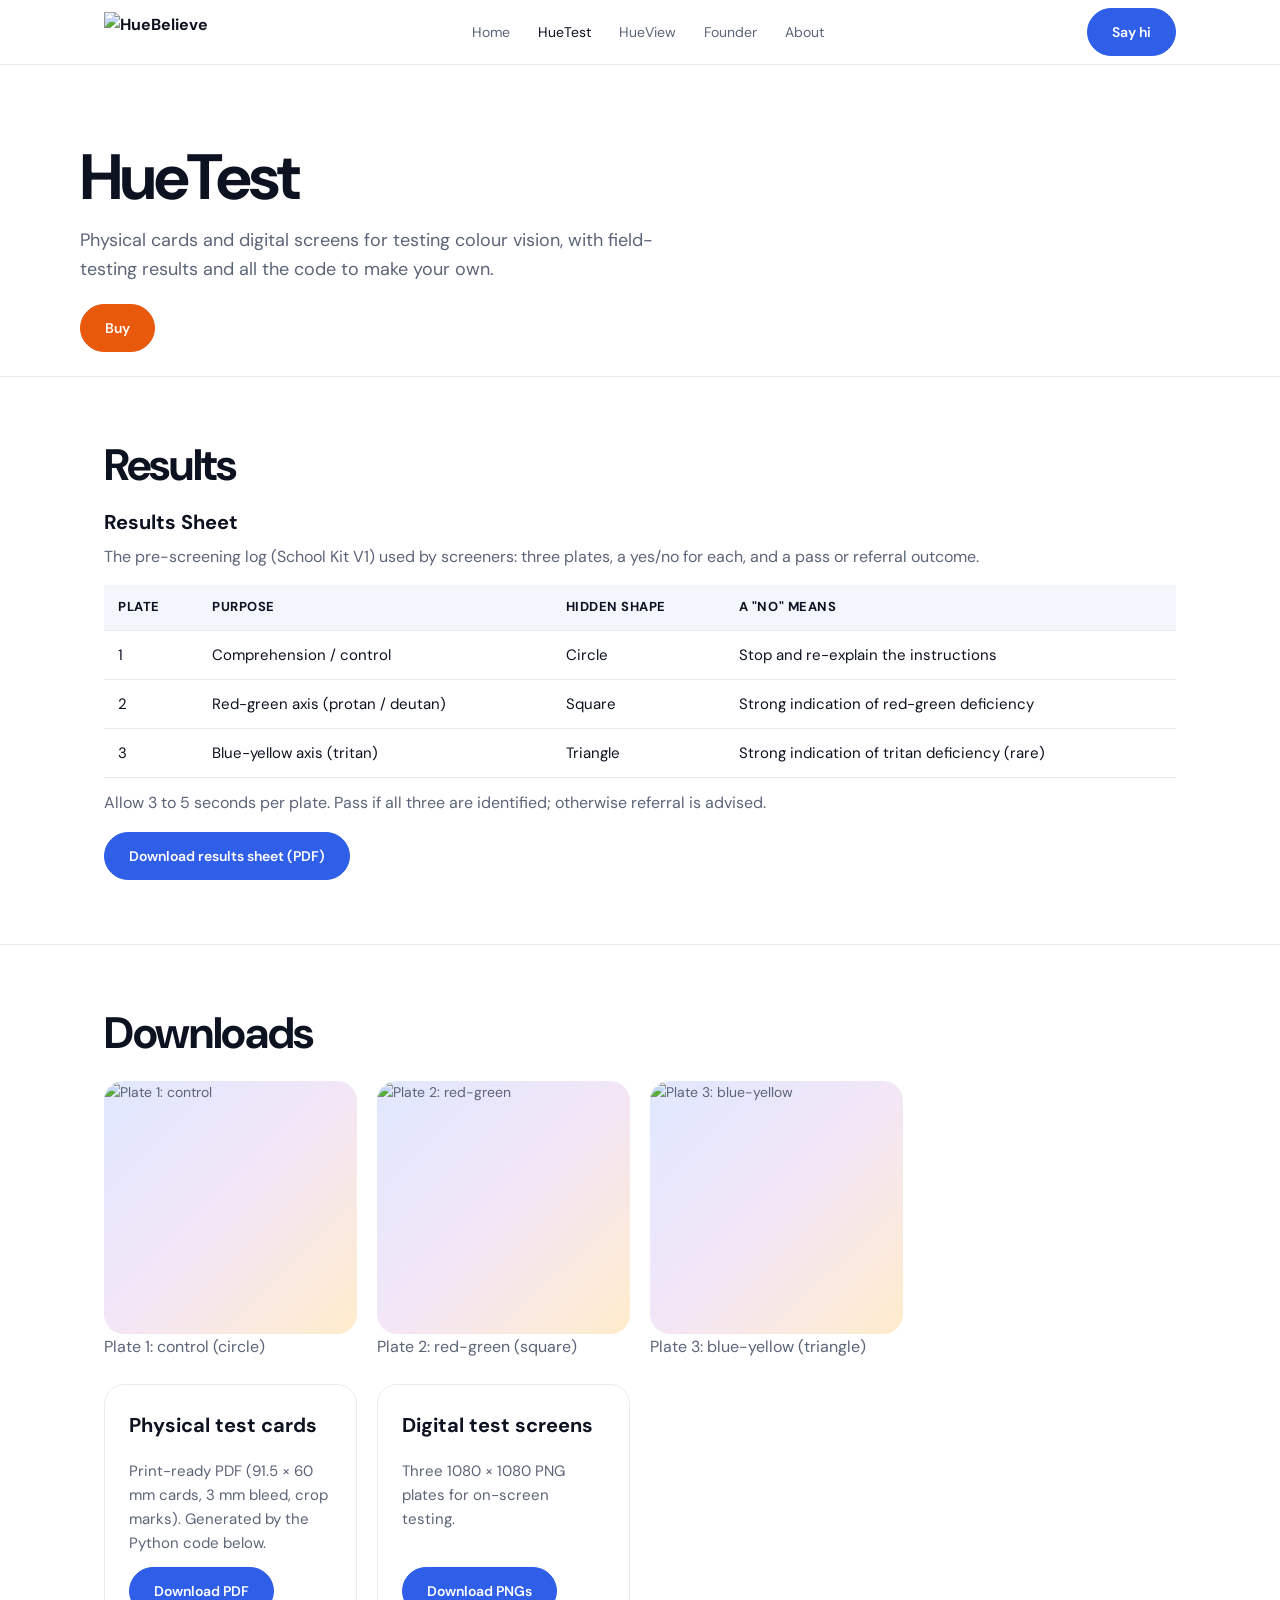
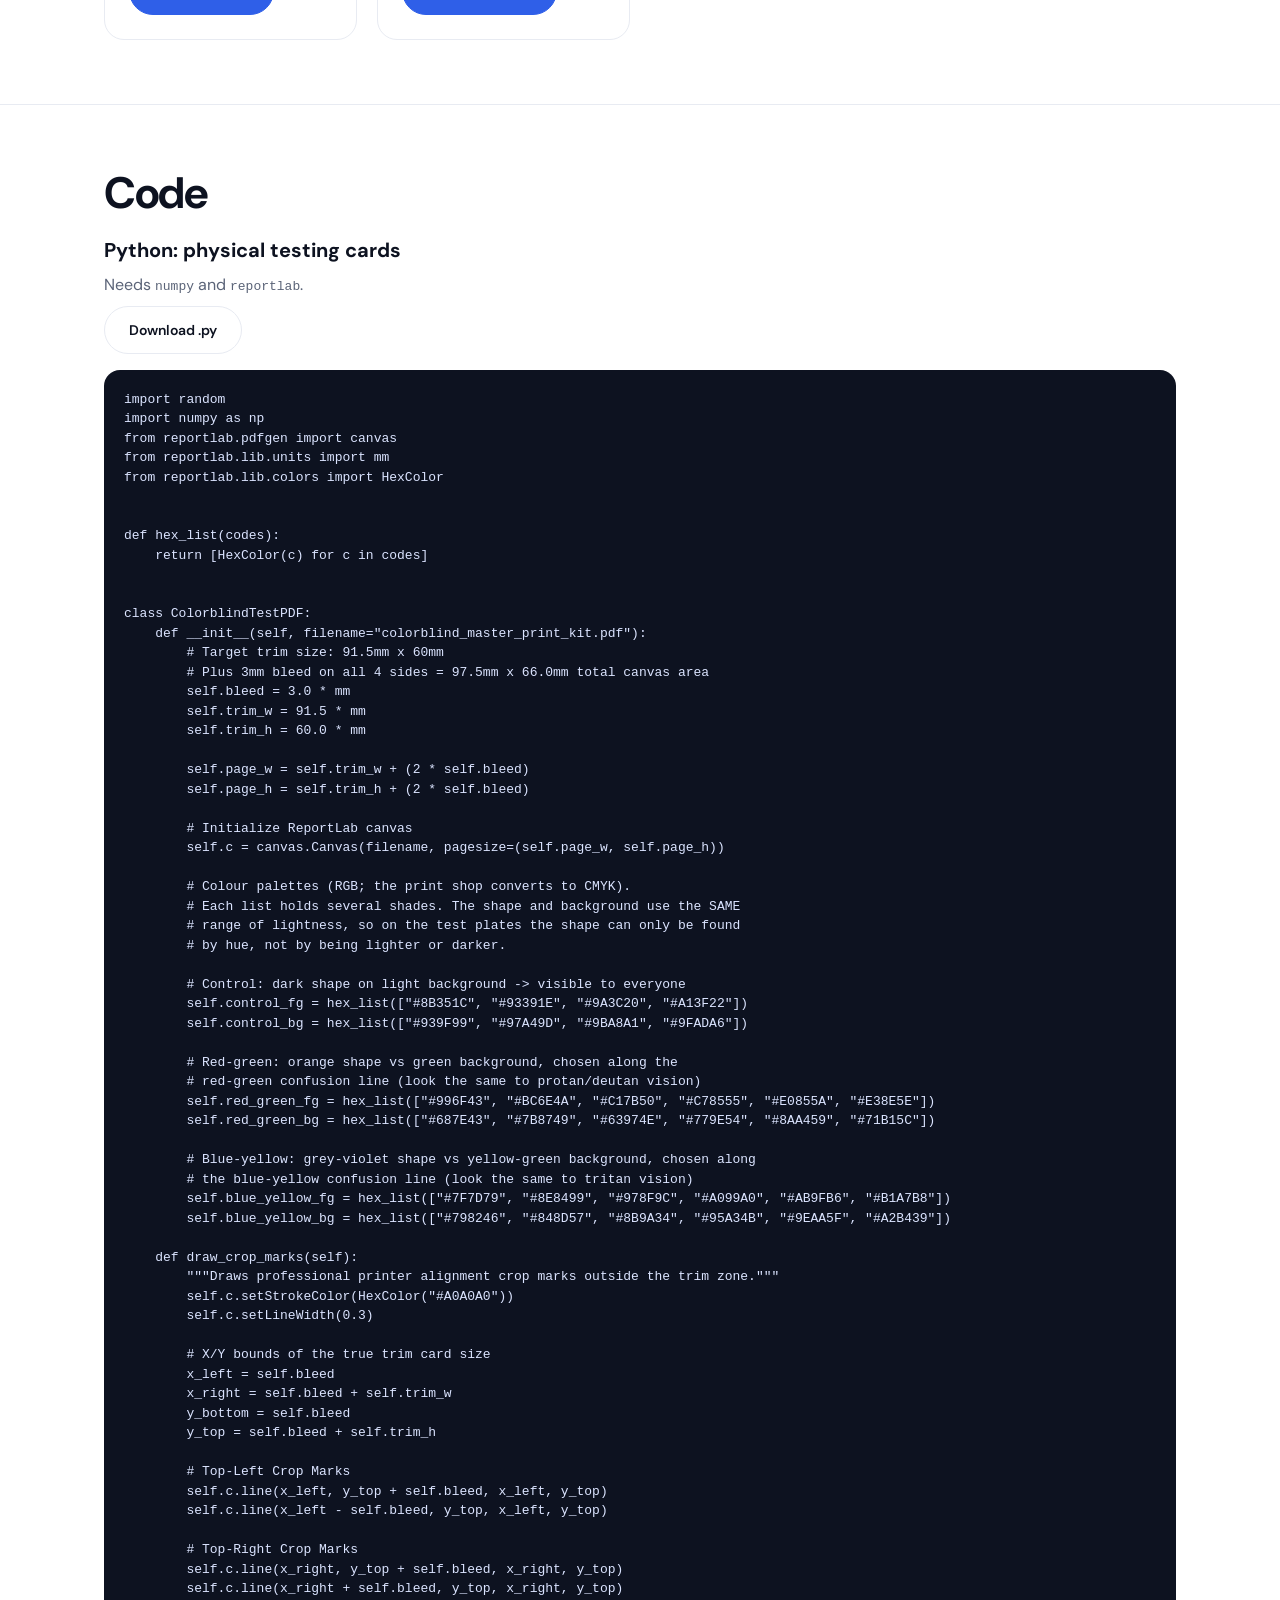
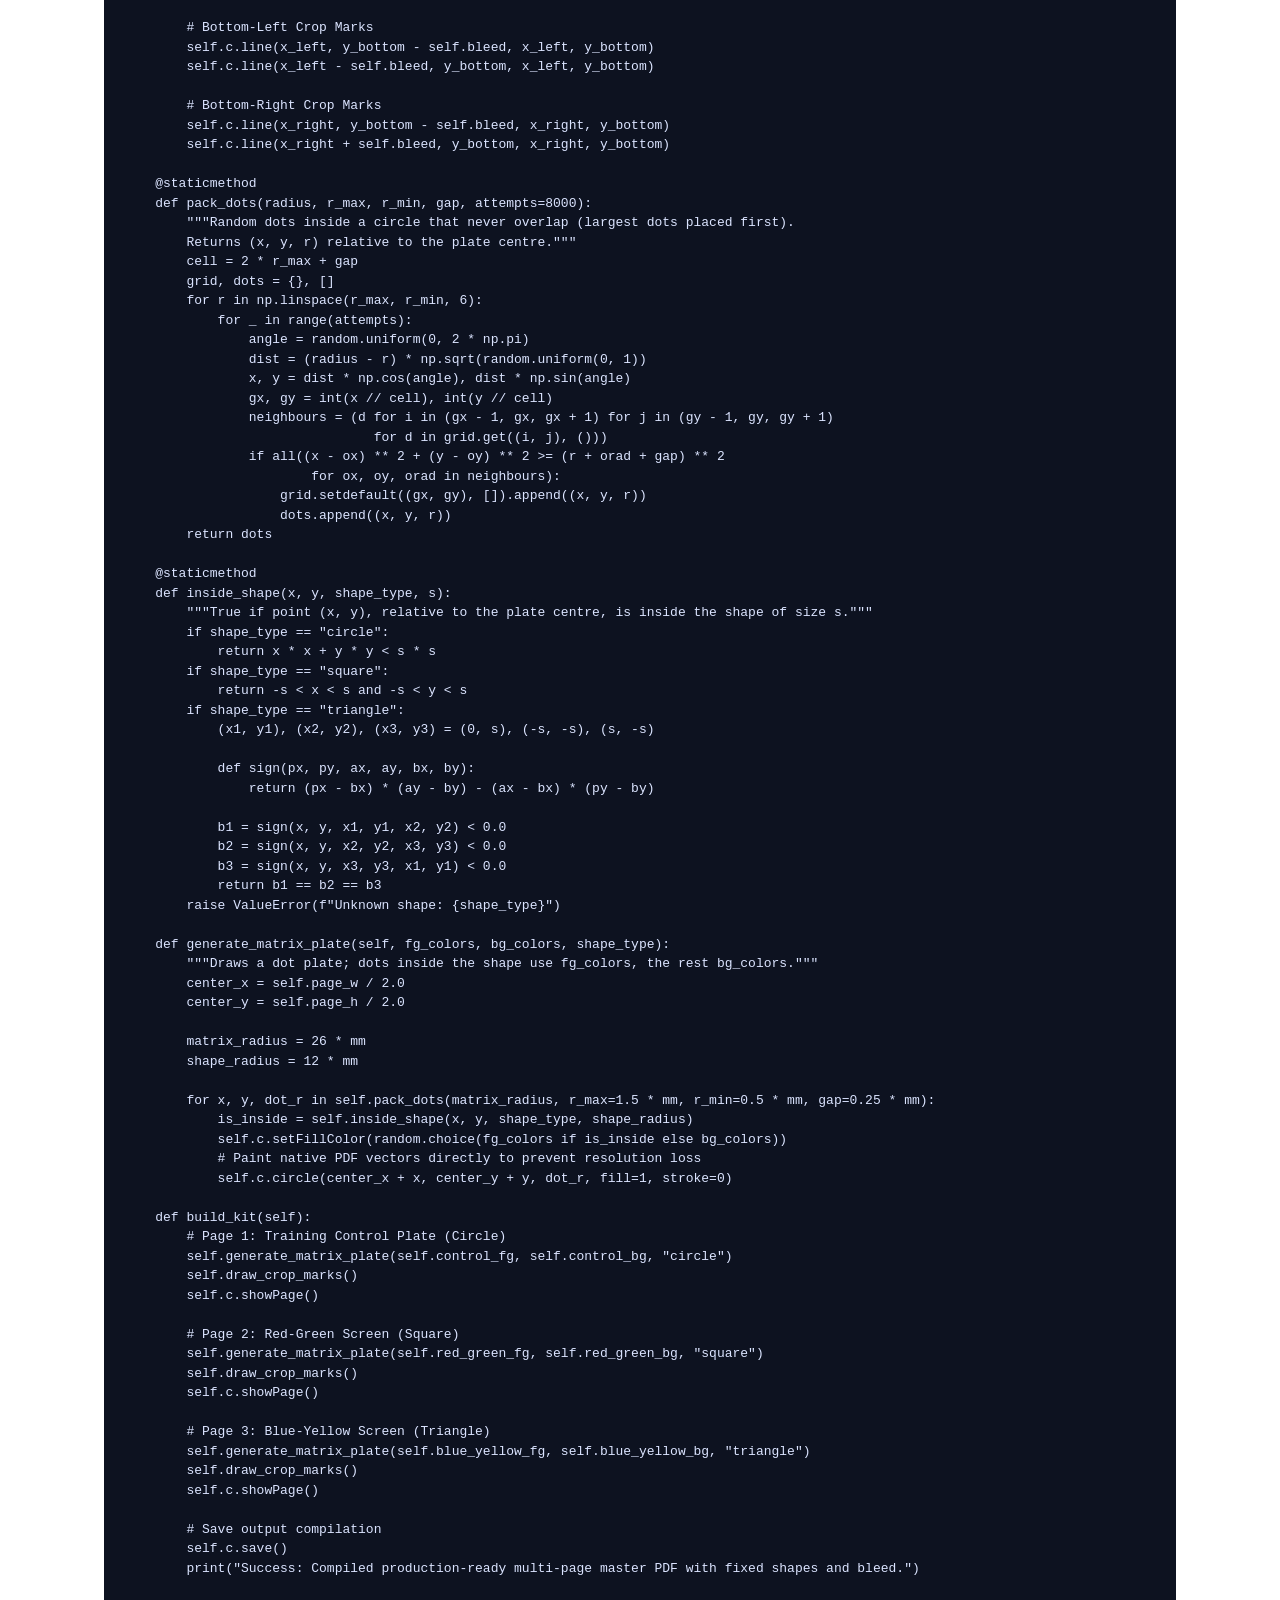
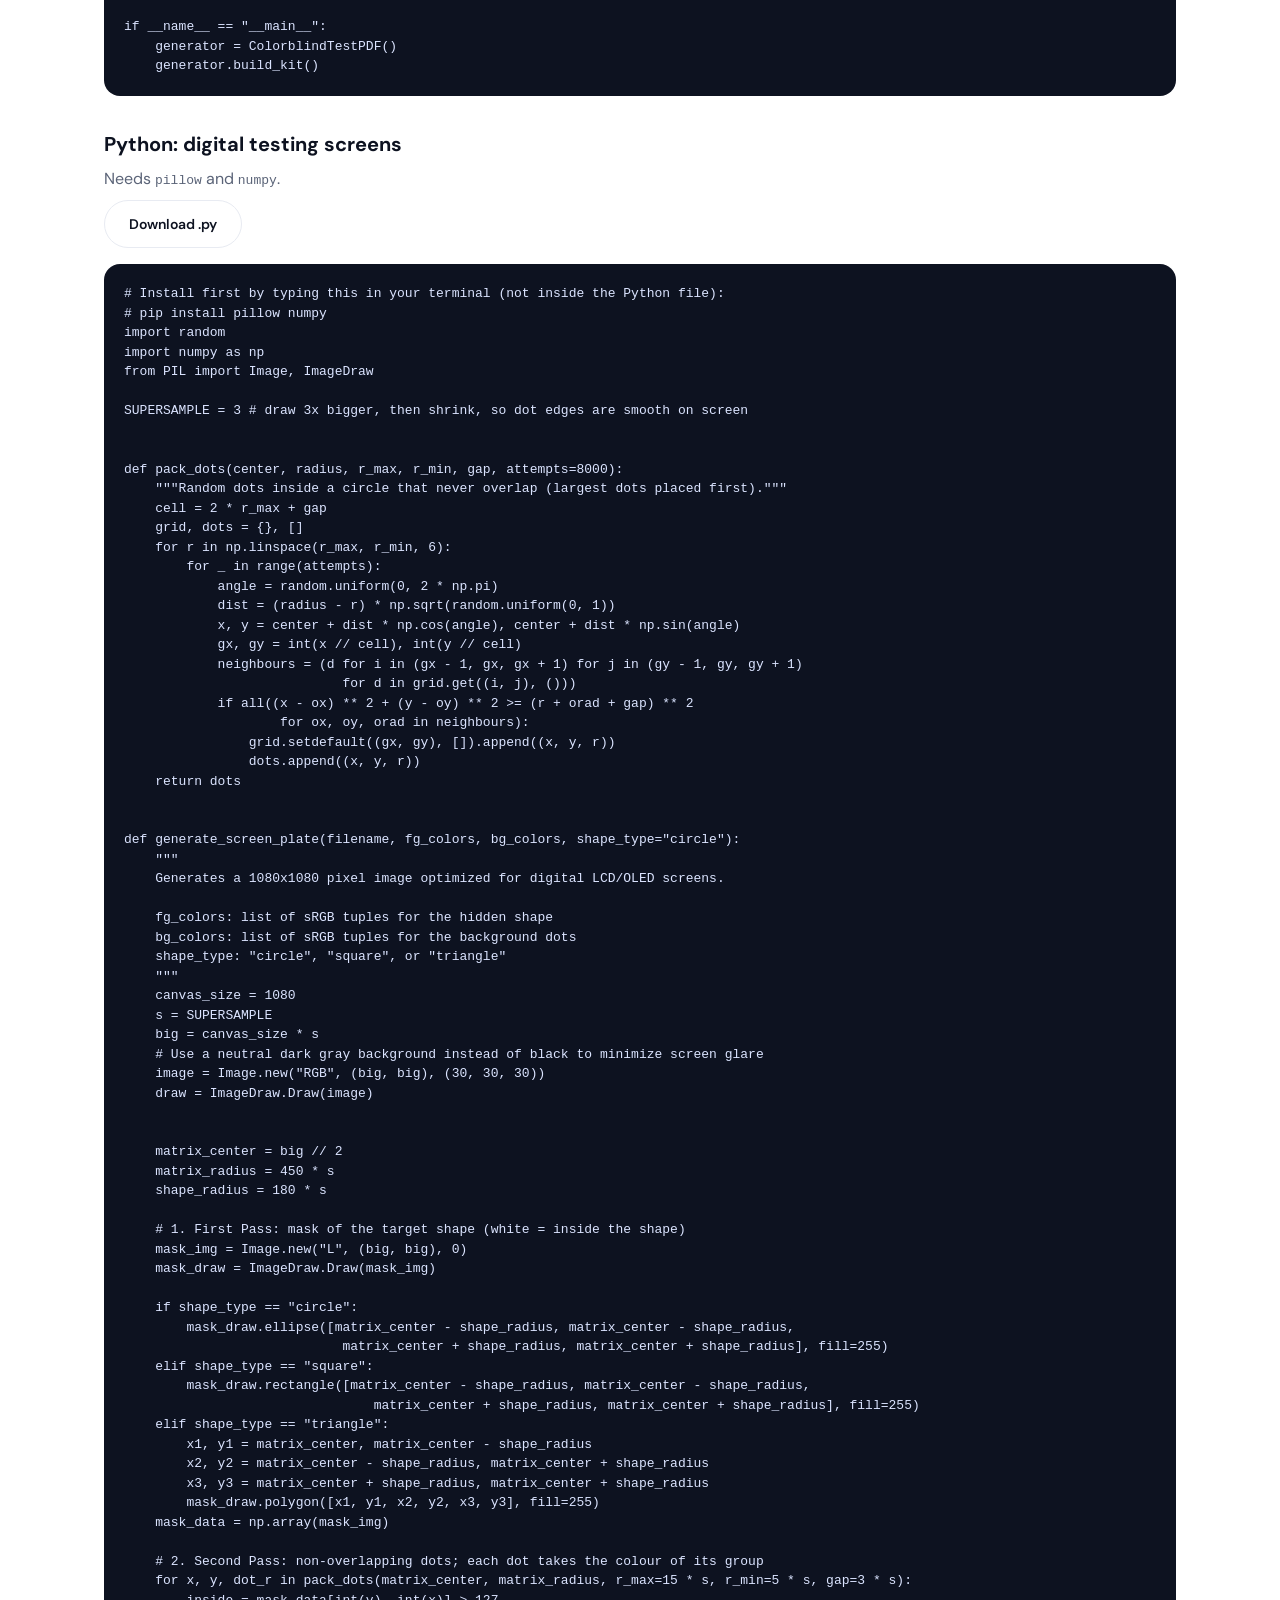
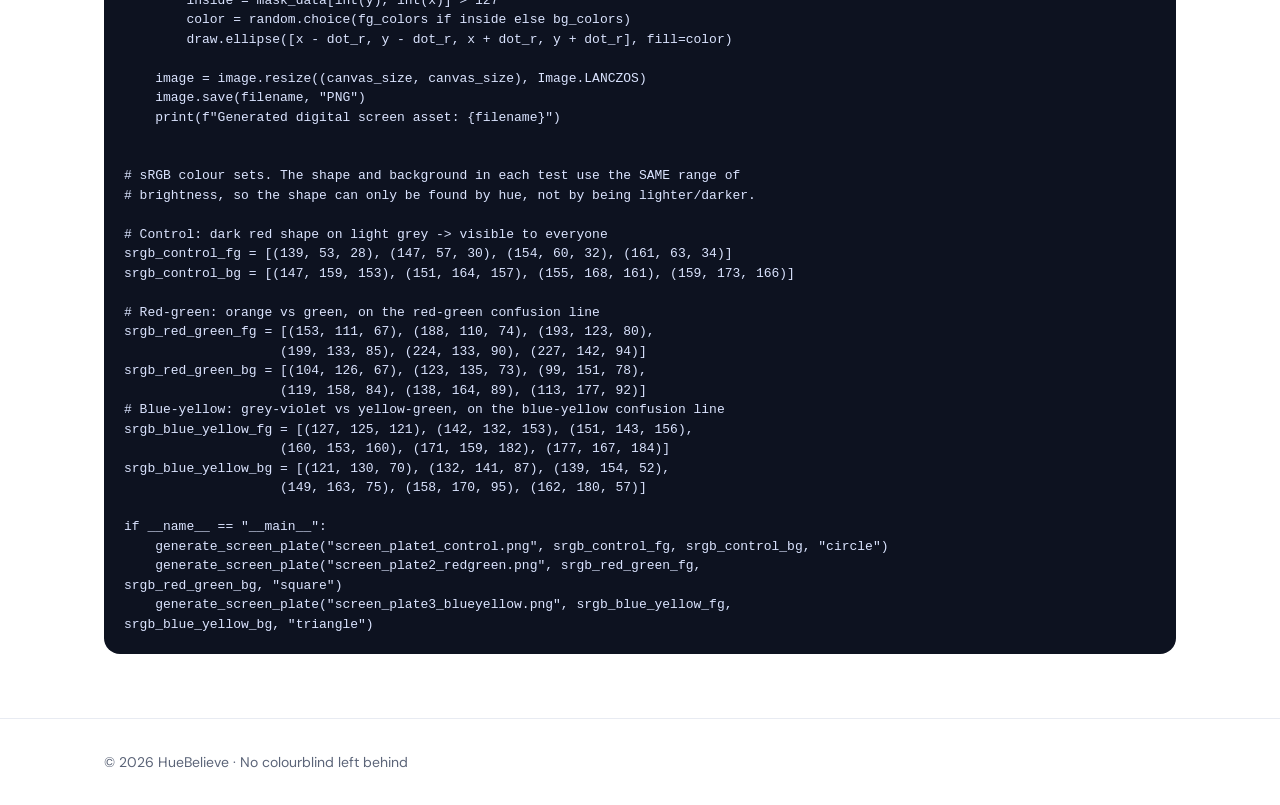
==== huetest.html @ 24f9819f "Add Buy buttons, buy page with options, and phone/address fields in contact form Co-Authored-By: Cla" ====
<!doctype html><html lang="en"><head><meta charset="utf-8"><meta name="viewport" content="width=device-width,initial-scale=1">
<title>HueTest</title><link rel="preconnect" href="https://fonts.googleapis.com"><link href="https://fonts.googleapis.com/css2?family=DM+Sans:wght@400;500;700&display=swap" rel="stylesheet"><link rel="stylesheet" href="styles.css"></head><body>
<nav><div class="wrap"><a class="logo" href="./"><img src="images/logo.png" alt="HueBelieve" height="40"></a>
<div class="links"><a href="./" class="">Home</a><a href="huetest" class="on">HueTest</a><a href="hueview" class="">HueView</a><a href="founders" class="">Founder</a><a href="./#about" class="">About</a></div><a class="btn primary" href="#" data-contact>Say hi</a></div></nav>

<header class="wrap pagehead"><h1>HueTest</h1><p>Physical cards and digital screens for testing colour vision, with field-testing results and all the code to make your own.</p><a class="btn buy" href="buy">Buy</a></header>
<section><div class="wrap"><h2>Results</h2><h3 style="margin-top:8px">Results Sheet</h3><p class="muted">The pre-screening log (School Kit V1) used by screeners: three plates, a yes/no for each, and a pass or referral outcome.</p>
<table><tr><th>Plate</th><th>Purpose</th><th>Hidden shape</th><th>A "No" means</th></tr>
<tr><td>1</td><td>Comprehension / control</td><td>Circle</td><td>Stop and re-explain the instructions</td></tr>
<tr><td>2</td><td>Red-green axis (protan / deutan)</td><td>Square</td><td>Strong indication of red-green deficiency</td></tr>
<tr><td>3</td><td>Blue-yellow axis (tritan)</td><td>Triangle</td><td>Strong indication of tritan deficiency (rare)</td></tr></table>
<p class="muted" style="margin-top:12px">Allow 3 to 5 seconds per plate. Pass if all three are identified; otherwise referral is advised.</p>
<p style="margin-top:16px"><a class="btn primary" href="downloads/results-sheet.pdf" download>Download results sheet (PDF)</a></p></div></section>
<section><div class="wrap"><h2>Downloads</h2><div class="grid gallery" style="margin-top:24px"><figure><div class="photo" style="position:relative;aspect-ratio:1;border-radius:20px;overflow:hidden"><img src="images/plate1.png" alt="Plate 1: control"></div><figcaption class="muted">Plate 1: control (circle)</figcaption></figure>
<figure><div class="photo" style="position:relative;aspect-ratio:1;border-radius:20px;overflow:hidden"><img src="images/plate2.png" alt="Plate 2: red-green"></div><figcaption class="muted">Plate 2: red-green (square)</figcaption></figure>
<figure><div class="photo" style="position:relative;aspect-ratio:1;border-radius:20px;overflow:hidden"><img src="images/plate3.png" alt="Plate 3: blue-yellow"></div><figcaption class="muted">Plate 3: blue-yellow (triangle)</figcaption></figure></div><div class="grid">
<div class="card"><h3>Physical test cards</h3><p>Print-ready PDF (91.5 × 60 mm cards, 3 mm bleed, crop marks). Generated by the Python code below.</p><a class="btn primary" href="downloads/physical-test.pdf" download>Download PDF</a></div>
<div class="card"><h3>Digital test screens</h3><p>Three 1080 × 1080 PNG plates for on-screen testing.</p><a class="btn primary" href="downloads/digital-test-screens.zip" download>Download PNGs</a></div></div></div></section>
<section><div class="wrap"><h2>Code</h2>
<h3>Python: physical testing cards</h3><p class="muted">Needs <code>numpy</code> and <code>reportlab</code>.</p><p style="margin-top:8px"><a class="btn" href="code/generate_print_cards.py" download>Download .py</a></p><pre><code>import random
import numpy as np
from reportlab.pdfgen import canvas
from reportlab.lib.units import mm
from reportlab.lib.colors import HexColor


def hex_list(codes):
    return [HexColor(c) for c in codes]


class ColorblindTestPDF:
    def __init__(self, filename=&quot;colorblind_master_print_kit.pdf&quot;):
        # Target trim size: 91.5mm x 60mm
        # Plus 3mm bleed on all 4 sides = 97.5mm x 66.0mm total canvas area
        self.bleed = 3.0 * mm
        self.trim_w = 91.5 * mm
        self.trim_h = 60.0 * mm

        self.page_w = self.trim_w + (2 * self.bleed)
        self.page_h = self.trim_h + (2 * self.bleed)

        # Initialize ReportLab canvas
        self.c = canvas.Canvas(filename, pagesize=(self.page_w, self.page_h))

        # Colour palettes (RGB; the print shop converts to CMYK).
        # Each list holds several shades. The shape and background use the SAME
        # range of lightness, so on the test plates the shape can only be found
        # by hue, not by being lighter or darker.

        # Control: dark shape on light background -&gt; visible to everyone
        self.control_fg = hex_list([&quot;#8B351C&quot;, &quot;#93391E&quot;, &quot;#9A3C20&quot;, &quot;#A13F22&quot;])
        self.control_bg = hex_list([&quot;#939F99&quot;, &quot;#97A49D&quot;, &quot;#9BA8A1&quot;, &quot;#9FADA6&quot;])

        # Red-green: orange shape vs green background, chosen along the
        # red-green confusion line (look the same to protan/deutan vision)
        self.red_green_fg = hex_list([&quot;#996F43&quot;, &quot;#BC6E4A&quot;, &quot;#C17B50&quot;, &quot;#C78555&quot;, &quot;#E0855A&quot;, &quot;#E38E5E&quot;])
        self.red_green_bg = hex_list([&quot;#687E43&quot;, &quot;#7B8749&quot;, &quot;#63974E&quot;, &quot;#779E54&quot;, &quot;#8AA459&quot;, &quot;#71B15C&quot;])

        # Blue-yellow: grey-violet shape vs yellow-green background, chosen along
        # the blue-yellow confusion line (look the same to tritan vision)
        self.blue_yellow_fg = hex_list([&quot;#7F7D79&quot;, &quot;#8E8499&quot;, &quot;#978F9C&quot;, &quot;#A099A0&quot;, &quot;#AB9FB6&quot;, &quot;#B1A7B8&quot;])
        self.blue_yellow_bg = hex_list([&quot;#798246&quot;, &quot;#848D57&quot;, &quot;#8B9A34&quot;, &quot;#95A34B&quot;, &quot;#9EAA5F&quot;, &quot;#A2B439&quot;])

    def draw_crop_marks(self):
        &quot;&quot;&quot;Draws professional printer alignment crop marks outside the trim zone.&quot;&quot;&quot;
        self.c.setStrokeColor(HexColor(&quot;#A0A0A0&quot;))
        self.c.setLineWidth(0.3)

        # X/Y bounds of the true trim card size
        x_left = self.bleed
        x_right = self.bleed + self.trim_w
        y_bottom = self.bleed
        y_top = self.bleed + self.trim_h

        # Top-Left Crop Marks
        self.c.line(x_left, y_top + self.bleed, x_left, y_top)
        self.c.line(x_left - self.bleed, y_top, x_left, y_top)

        # Top-Right Crop Marks
        self.c.line(x_right, y_top + self.bleed, x_right, y_top)
        self.c.line(x_right + self.bleed, y_top, x_right, y_top)

        # Bottom-Left Crop Marks
        self.c.line(x_left, y_bottom - self.bleed, x_left, y_bottom)
        self.c.line(x_left - self.bleed, y_bottom, x_left, y_bottom)

        # Bottom-Right Crop Marks
        self.c.line(x_right, y_bottom - self.bleed, x_right, y_bottom)
        self.c.line(x_right + self.bleed, y_bottom, x_right, y_bottom)

    @staticmethod
    def pack_dots(radius, r_max, r_min, gap, attempts=8000):
        &quot;&quot;&quot;Random dots inside a circle that never overlap (largest dots placed first).
        Returns (x, y, r) relative to the plate centre.&quot;&quot;&quot;
        cell = 2 * r_max + gap
        grid, dots = {}, []
        for r in np.linspace(r_max, r_min, 6):
            for _ in range(attempts):
                angle = random.uniform(0, 2 * np.pi)
                dist = (radius - r) * np.sqrt(random.uniform(0, 1))
                x, y = dist * np.cos(angle), dist * np.sin(angle)
                gx, gy = int(x // cell), int(y // cell)
                neighbours = (d for i in (gx - 1, gx, gx + 1) for j in (gy - 1, gy, gy + 1)
                                for d in grid.get((i, j), ()))
                if all((x - ox) ** 2 + (y - oy) ** 2 &gt;= (r + orad + gap) ** 2
                        for ox, oy, orad in neighbours):
                    grid.setdefault((gx, gy), []).append((x, y, r))
                    dots.append((x, y, r))
        return dots

    @staticmethod
    def inside_shape(x, y, shape_type, s):
        &quot;&quot;&quot;True if point (x, y), relative to the plate centre, is inside the shape of size s.&quot;&quot;&quot;
        if shape_type == &quot;circle&quot;:
            return x * x + y * y &lt; s * s
        if shape_type == &quot;square&quot;:
            return -s &lt; x &lt; s and -s &lt; y &lt; s
        if shape_type == &quot;triangle&quot;:
            (x1, y1), (x2, y2), (x3, y3) = (0, s), (-s, -s), (s, -s)

            def sign(px, py, ax, ay, bx, by):
                return (px - bx) * (ay - by) - (ax - bx) * (py - by)

            b1 = sign(x, y, x1, y1, x2, y2) &lt; 0.0
            b2 = sign(x, y, x2, y2, x3, y3) &lt; 0.0
            b3 = sign(x, y, x3, y3, x1, y1) &lt; 0.0
            return b1 == b2 == b3
        raise ValueError(f&quot;Unknown shape: {shape_type}&quot;)

    def generate_matrix_plate(self, fg_colors, bg_colors, shape_type):
        &quot;&quot;&quot;Draws a dot plate; dots inside the shape use fg_colors, the rest bg_colors.&quot;&quot;&quot;
        center_x = self.page_w / 2.0
        center_y = self.page_h / 2.0

        matrix_radius = 26 * mm
        shape_radius = 12 * mm

        for x, y, dot_r in self.pack_dots(matrix_radius, r_max=1.5 * mm, r_min=0.5 * mm, gap=0.25 * mm):
            is_inside = self.inside_shape(x, y, shape_type, shape_radius)
            self.c.setFillColor(random.choice(fg_colors if is_inside else bg_colors))
            # Paint native PDF vectors directly to prevent resolution loss
            self.c.circle(center_x + x, center_y + y, dot_r, fill=1, stroke=0)

    def build_kit(self):
        # Page 1: Training Control Plate (Circle)
        self.generate_matrix_plate(self.control_fg, self.control_bg, &quot;circle&quot;)
        self.draw_crop_marks()
        self.c.showPage()

        # Page 2: Red-Green Screen (Square)
        self.generate_matrix_plate(self.red_green_fg, self.red_green_bg, &quot;square&quot;)
        self.draw_crop_marks()
        self.c.showPage()

        # Page 3: Blue-Yellow Screen (Triangle)
        self.generate_matrix_plate(self.blue_yellow_fg, self.blue_yellow_bg, &quot;triangle&quot;)
        self.draw_crop_marks()
        self.c.showPage()

        # Save output compilation
        self.c.save()
        print(&quot;Success: Compiled production-ready multi-page master PDF with fixed shapes and bleed.&quot;)


if __name__ == &quot;__main__&quot;:
    generator = ColorblindTestPDF()
    generator.build_kit()
</code></pre>
<h3 style="margin-top:32px">Python: digital testing screens</h3><p class="muted">Needs <code>pillow</code> and <code>numpy</code>.</p><p style="margin-top:8px"><a class="btn" href="code/generate_screens.py" download>Download .py</a></p><pre><code># Install first by typing this in your terminal (not inside the Python file):
# pip install pillow numpy
import random
import numpy as np
from PIL import Image, ImageDraw

SUPERSAMPLE = 3 # draw 3x bigger, then shrink, so dot edges are smooth on screen


def pack_dots(center, radius, r_max, r_min, gap, attempts=8000):
    &quot;&quot;&quot;Random dots inside a circle that never overlap (largest dots placed first).&quot;&quot;&quot;
    cell = 2 * r_max + gap
    grid, dots = {}, []
    for r in np.linspace(r_max, r_min, 6):
        for _ in range(attempts):
            angle = random.uniform(0, 2 * np.pi)
            dist = (radius - r) * np.sqrt(random.uniform(0, 1))
            x, y = center + dist * np.cos(angle), center + dist * np.sin(angle)
            gx, gy = int(x // cell), int(y // cell)
            neighbours = (d for i in (gx - 1, gx, gx + 1) for j in (gy - 1, gy, gy + 1)
                            for d in grid.get((i, j), ()))
            if all((x - ox) ** 2 + (y - oy) ** 2 &gt;= (r + orad + gap) ** 2
                    for ox, oy, orad in neighbours):
                grid.setdefault((gx, gy), []).append((x, y, r))
                dots.append((x, y, r))
    return dots


def generate_screen_plate(filename, fg_colors, bg_colors, shape_type=&quot;circle&quot;):
    &quot;&quot;&quot;
    Generates a 1080x1080 pixel image optimized for digital LCD/OLED screens.

    fg_colors: list of sRGB tuples for the hidden shape
    bg_colors: list of sRGB tuples for the background dots
    shape_type: &quot;circle&quot;, &quot;square&quot;, or &quot;triangle&quot;
    &quot;&quot;&quot;
    canvas_size = 1080
    s = SUPERSAMPLE
    big = canvas_size * s
    # Use a neutral dark gray background instead of black to minimize screen glare
    image = Image.new(&quot;RGB&quot;, (big, big), (30, 30, 30))
    draw = ImageDraw.Draw(image)


    matrix_center = big // 2
    matrix_radius = 450 * s
    shape_radius = 180 * s

    # 1. First Pass: mask of the target shape (white = inside the shape)
    mask_img = Image.new(&quot;L&quot;, (big, big), 0)
    mask_draw = ImageDraw.Draw(mask_img)

    if shape_type == &quot;circle&quot;:
        mask_draw.ellipse([matrix_center - shape_radius, matrix_center - shape_radius,
                            matrix_center + shape_radius, matrix_center + shape_radius], fill=255)
    elif shape_type == &quot;square&quot;:
        mask_draw.rectangle([matrix_center - shape_radius, matrix_center - shape_radius,
                                matrix_center + shape_radius, matrix_center + shape_radius], fill=255)
    elif shape_type == &quot;triangle&quot;:
        x1, y1 = matrix_center, matrix_center - shape_radius
        x2, y2 = matrix_center - shape_radius, matrix_center + shape_radius
        x3, y3 = matrix_center + shape_radius, matrix_center + shape_radius
        mask_draw.polygon([x1, y1, x2, y2, x3, y3], fill=255)
    mask_data = np.array(mask_img)

    # 2. Second Pass: non-overlapping dots; each dot takes the colour of its group
    for x, y, dot_r in pack_dots(matrix_center, matrix_radius, r_max=15 * s, r_min=5 * s, gap=3 * s):
        inside = mask_data[int(y), int(x)] &gt; 127
        color = random.choice(fg_colors if inside else bg_colors)
        draw.ellipse([x - dot_r, y - dot_r, x + dot_r, y + dot_r], fill=color)

    image = image.resize((canvas_size, canvas_size), Image.LANCZOS)
    image.save(filename, &quot;PNG&quot;)
    print(f&quot;Generated digital screen asset: {filename}&quot;)


# sRGB colour sets. The shape and background in each test use the SAME range of
# brightness, so the shape can only be found by hue, not by being lighter/darker.

# Control: dark red shape on light grey -&gt; visible to everyone
srgb_control_fg = [(139, 53, 28), (147, 57, 30), (154, 60, 32), (161, 63, 34)]
srgb_control_bg = [(147, 159, 153), (151, 164, 157), (155, 168, 161), (159, 173, 166)]

# Red-green: orange vs green, on the red-green confusion line
srgb_red_green_fg = [(153, 111, 67), (188, 110, 74), (193, 123, 80),
                    (199, 133, 85), (224, 133, 90), (227, 142, 94)]
srgb_red_green_bg = [(104, 126, 67), (123, 135, 73), (99, 151, 78),
                    (119, 158, 84), (138, 164, 89), (113, 177, 92)]
# Blue-yellow: grey-violet vs yellow-green, on the blue-yellow confusion line
srgb_blue_yellow_fg = [(127, 125, 121), (142, 132, 153), (151, 143, 156),
                    (160, 153, 160), (171, 159, 182), (177, 167, 184)]
srgb_blue_yellow_bg = [(121, 130, 70), (132, 141, 87), (139, 154, 52),
                    (149, 163, 75), (158, 170, 95), (162, 180, 57)]

if __name__ == &quot;__main__&quot;:
    generate_screen_plate(&quot;screen_plate1_control.png&quot;, srgb_control_fg, srgb_control_bg, &quot;circle&quot;)
    generate_screen_plate(&quot;screen_plate2_redgreen.png&quot;, srgb_red_green_fg,
srgb_red_green_bg, &quot;square&quot;)
    generate_screen_plate(&quot;screen_plate3_blueyellow.png&quot;, srgb_blue_yellow_fg,
srgb_blue_yellow_bg, &quot;triangle&quot;)
</code></pre></div></section>
<footer><div class="wrap">© 2026 HueBelieve · No colourblind left behind</div></footer><script src="downloads.js"></script><script src="contact.js"></script></body></html>
---- styles.css ----
:root{--bg:#fff;--ink:#0d1220;--muted:#5b6478;--line:#e8ebf2;--blue:#2f5fe8;--soft:#f3f6fd;
--c1:#E69F00;--c2:#56B4E9;--c3:#009E73;--c4:#D55E00;--c5:#CC79A7;--c6:#0072B2}
*{box-sizing:border-box;margin:0}
html{scroll-behavior:smooth}
body{font-family:"DM Sans",system-ui,sans-serif;color:var(--ink);background:var(--bg);line-height:1.6}
a{color:inherit;text-decoration:none}
.wrap{max-width:1120px;margin:0 auto;padding:0 24px}
nav{position:sticky;top:0;z-index:10;background:rgba(255,255,255,.9);backdrop-filter:blur(8px);border-bottom:1px solid var(--line)}
nav .wrap{display:flex;align-items:center;justify-content:space-between;height:64px}
.logo{display:flex;align-items:center;gap:10px;font-weight:700}
.links{display:flex;gap:28px;font-size:14px;color:var(--muted)}
.links a:hover,.links a.on{color:var(--ink)}
.btn{display:inline-block;padding:12px 24px;border-radius:999px;font-weight:600;font-size:14px;border:1px solid var(--line);background:#fff}
.btn.primary{background:var(--blue);color:#fff;border-color:var(--blue)}
.btn:hover{transform:translateY(-1px)}
.hero{text-align:center;padding:72px 0 40px}
.badge{display:inline-flex;align-items:center;gap:8px;background:var(--soft);color:var(--blue);font-size:12px;font-weight:600;padding:6px 14px;border-radius:999px}
.badge i{width:6px;height:6px;border-radius:50%;background:var(--blue)}
h1{font-size:clamp(40px,7vw,84px);letter-spacing:-.04em;line-height:1.02;margin:24px auto;max-width:900px}
h2{font-size:clamp(28px,4vw,44px);letter-spacing:-.03em;line-height:1.1;margin-bottom:16px}
h3{font-size:20px;margin-bottom:6px}
.lead{color:var(--muted);max-width:560px;margin:0 auto 28px;font-size:18px}
.cta{display:flex;gap:12px;justify-content:center;flex-wrap:wrap}
.tiles{display:grid;grid-template-columns:1fr 1fr;gap:20px;padding:32px 0 72px}
.tile{position:relative;border-radius:28px;overflow:hidden;aspect-ratio:4/5;display:block}
.tile .photo{position:absolute;inset:0}
.tile .cap{position:absolute;left:20px;right:20px;bottom:20px;background:#fff;border-radius:20px;padding:16px 20px;display:flex;justify-content:space-between;align-items:center;gap:12px}
.tile .cap p{font-size:14px;color:var(--muted)}
.tile .arrow{flex:none;width:40px;height:40px;border-radius:50%;background:var(--blue);color:#fff;display:grid;place-items:center}
.tile:hover .arrow{transform:translateX(4px)}
.photo{background:linear-gradient(135deg,#dfe8ff,#f3e6f7 50%,#ffeccc);display:grid;place-items:center;color:var(--muted);font-size:14px}
.photo img{width:100%;height:100%;object-fit:cover;display:block}
.photo:has(img)::after{content:none}
.photo::before{content:attr(data-label);position:absolute;opacity:.7;z-index:0}
.photo img{position:relative;z-index:1}
section{padding:64px 0;border-top:1px solid var(--line)}
.about{display:grid;grid-template-columns:360px 1fr;gap:48px;align-items:center}
.about .photo{position:relative;aspect-ratio:3/4;border-radius:28px;overflow:hidden}
.chips{display:flex;flex-wrap:wrap;gap:10px;margin:20px 0}
.chip{padding:8px 16px;border-radius:999px;font-size:14px;font-weight:600;background:var(--soft)}
.chip:nth-child(1){background:#fdf0cf}.chip:nth-child(2){background:#d9eefb}.chip:nth-child(3){background:#cdeee3}
.chip:nth-child(4){background:#f8dccb}.chip:nth-child(5){background:#f4dfea}
.muted{color:var(--muted)}
.grid{display:grid;grid-template-columns:repeat(auto-fill,minmax(240px,1fr));gap:20px;margin-top:24px}
.gallery .photo{position:relative;aspect-ratio:1;border-radius:20px;overflow:hidden}
.card{border:1px solid var(--line);border-radius:20px;padding:24px;display:flex;flex-direction:column;gap:12px;align-items:flex-start}
.card p{color:var(--muted);font-size:15px}
pre{background:#0d1220;color:#dbe4ff;border-radius:16px;padding:20px;overflow:auto;font-size:13px;line-height:1.5;margin-top:16px}
.pagehead{padding:64px 0 24px}
.pagehead h1{text-align:left;margin:16px 0;font-size:clamp(36px,6vw,64px)}
.pagehead p{color:var(--muted);max-width:620px;font-size:18px}
table{width:100%;border-collapse:collapse;margin-top:16px;font-size:15px}
th,td{text-align:left;padding:12px 14px;border-bottom:1px solid var(--line)}
th{background:var(--soft);font-size:13px;text-transform:uppercase;letter-spacing:.04em}
.spectrum{display:flex;height:6px;border-radius:99px;overflow:hidden;margin-top:20px;max-width:240px}
.spectrum i{flex:1}
footer{border-top:1px solid var(--line);padding:32px 0;color:var(--muted);font-size:14px}
@media(max-width:760px){.links{display:none}.tiles,.about{grid-template-columns:1fr}}
.logo img{display:block;width:auto}
.kids{display:grid;grid-template-columns:1fr 1fr;gap:20px;margin-top:24px}
.kids figure .photo{position:relative;aspect-ratio:4/5;border-radius:28px;overflow:hidden}
.kids figcaption{margin-top:10px;font-weight:600;text-align:center}
.tile .cap h3{margin-bottom:2px}
@media(max-width:760px){.kids{grid-template-columns:1fr}}
.tile{aspect-ratio:auto;border:1px solid var(--line);background:linear-gradient(135deg,#eef3ff,#fff7e8);padding:56px 28px 28px;display:flex;align-items:flex-end;min-height:260px}
.tile .cap{position:static;width:100%;box-shadow:0 1px 0 var(--line)}
.tile{background:#fff;min-height:0;padding:0;border-radius:28px}
.tile .cap{padding:28px;box-shadow:none}

.kids.parts{grid-template-columns:repeat(3,1fr)}
@media(max-width:760px){.kids.parts{grid-template-columns:1fr}}
.kids.parts figcaption{font-size:14px}
.card>.btn{margin-top:auto}
.chip:nth-child(6){background:#e3e0f7}
.photo .tag{position:absolute;left:14px;bottom:14px;z-index:2;padding:8px 16px;border-radius:999px;background:rgba(255,255,255,.92);color:#0d1220;font-size:14px;font-weight:700}
a.chip{display:inline-flex;align-items:center;gap:6px;color:inherit;transition:transform .15s}
a.chip:hover{transform:translateY(-2px)}
a.chip .arr{font-size:15px;transition:transform .15s}
a.chip:hover .arr{transform:translateX(3px)}
.kids.parts figure{scroll-margin-top:110px}
.kids.parts figure:target .photo{outline:3px solid var(--blue);outline-offset:4px}
dialog.contact{border:none;border-radius:24px;padding:32px;width:min(480px,calc(100vw - 32px));box-shadow:0 20px 60px rgba(0,0,0,.25);font-family:inherit}
dialog.contact::backdrop{background:rgba(13,18,32,.5)}
dialog.contact h3{margin:0 0 8px;font-size:24px}
dialog.contact form#cf{display:flex;flex-direction:column;gap:14px;margin-top:20px}
dialog.contact label{display:flex;flex-direction:column;gap:6px;font-size:14px;font-weight:600}
dialog.contact input,dialog.contact textarea{font:inherit;font-weight:400;padding:12px 14px;border:1px solid var(--line);border-radius:12px}
dialog.contact button.btn{align-self:flex-start;cursor:pointer}
dialog.contact #cf-status{font-size:14px;min-height:20px;color:var(--muted)}
.cf-close{position:absolute;top:14px;right:18px}
.cf-close button{background:none;border:none;font-size:28px;line-height:1;cursor:pointer;color:var(--muted)}
dialog.contact{margin:auto}
.tile{flex-direction:column;align-items:stretch}
.tile-photo{aspect-ratio:4/3;overflow:hidden}
.tile-photo img{width:100%;height:100%;object-fit:cover;display:block}

:root{--buy:#e8590c}
.btn.buy{background:var(--buy);color:#fff;border-color:var(--buy)}
.tile{position:relative}
.tile-link{position:absolute;inset:0;z-index:1}
.tile .buy{position:relative;z-index:2;padding:8px 18px}
.tile .cap .acts{display:flex;align-items:center;gap:10px;flex:none}
.pagehead .buy{margin-top:20px}
.options{display:grid;gap:14px;margin:24px 0}
.opt{display:flex;justify-content:space-between;align-items:center;gap:16px;width:100%;text-align:left;font:inherit;cursor:pointer;background:#fff;border:1px solid var(--line);border-radius:20px;padding:22px 26px;transition:transform .15s,border-color .15s}
.opt:hover{transform:translateY(-2px);border-color:var(--buy)}
.opt b{font-size:18px}.opt span{color:var(--buy);font-weight:700;font-size:18px;white-space:nowrap}
.notes{color:var(--muted);padding-left:20px;display:grid;gap:8px}
.notes a{color:var(--buy);font-weight:600;text-decoration:underline}
.tile .cap .buy{margin-top:14px}
.tile .cap .arrow{align-self:center}
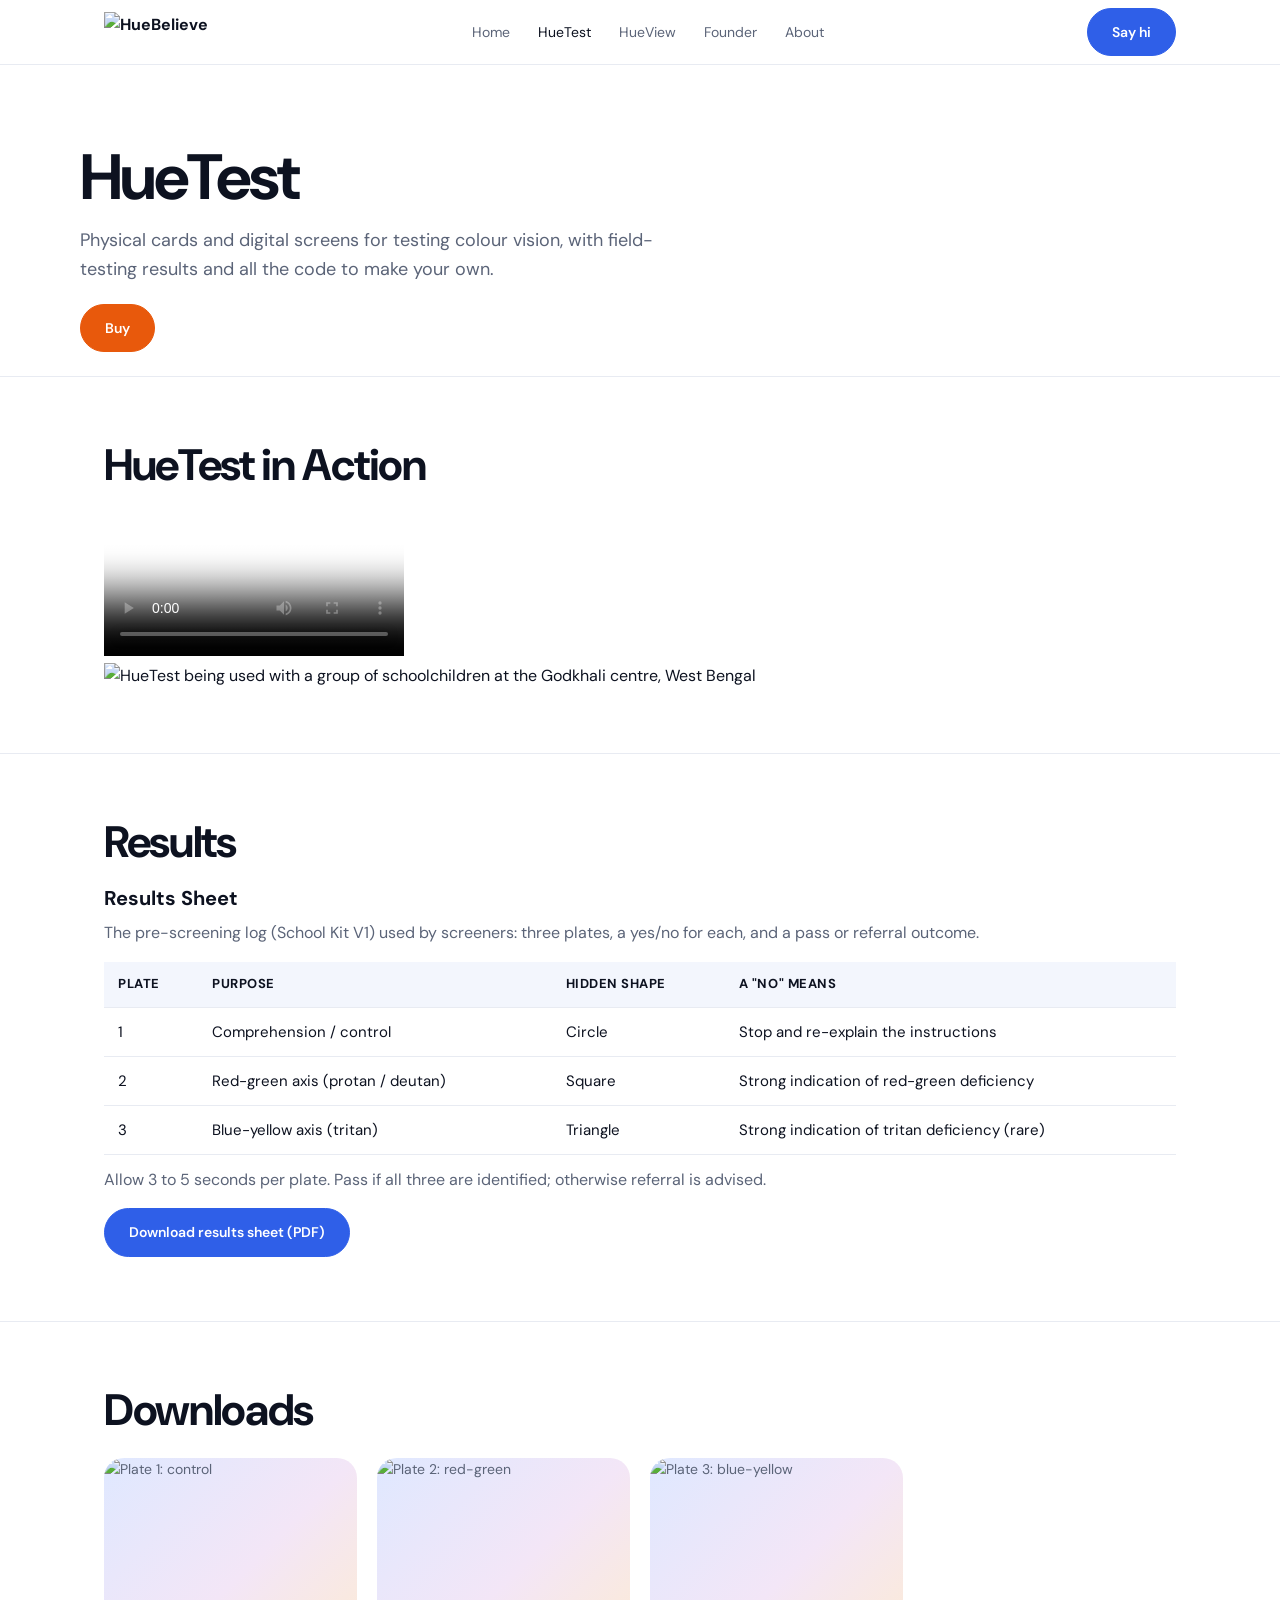
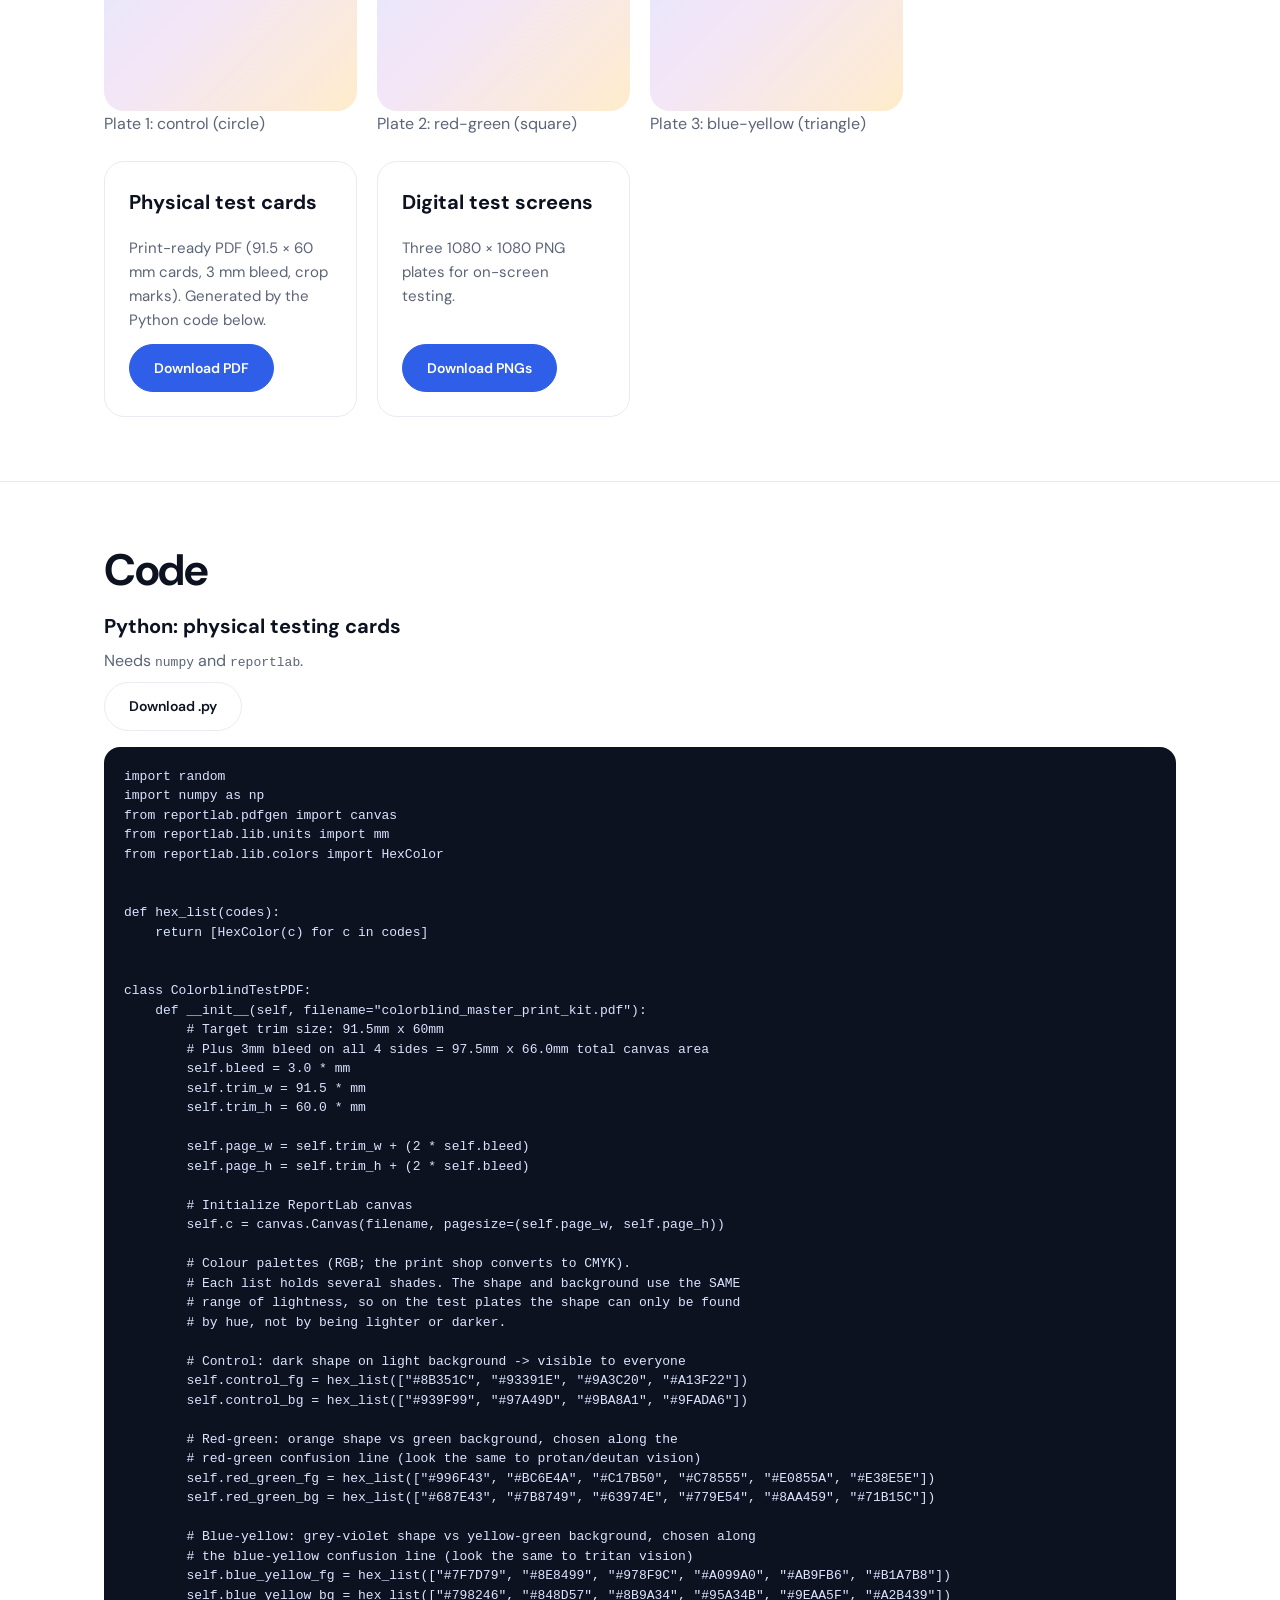
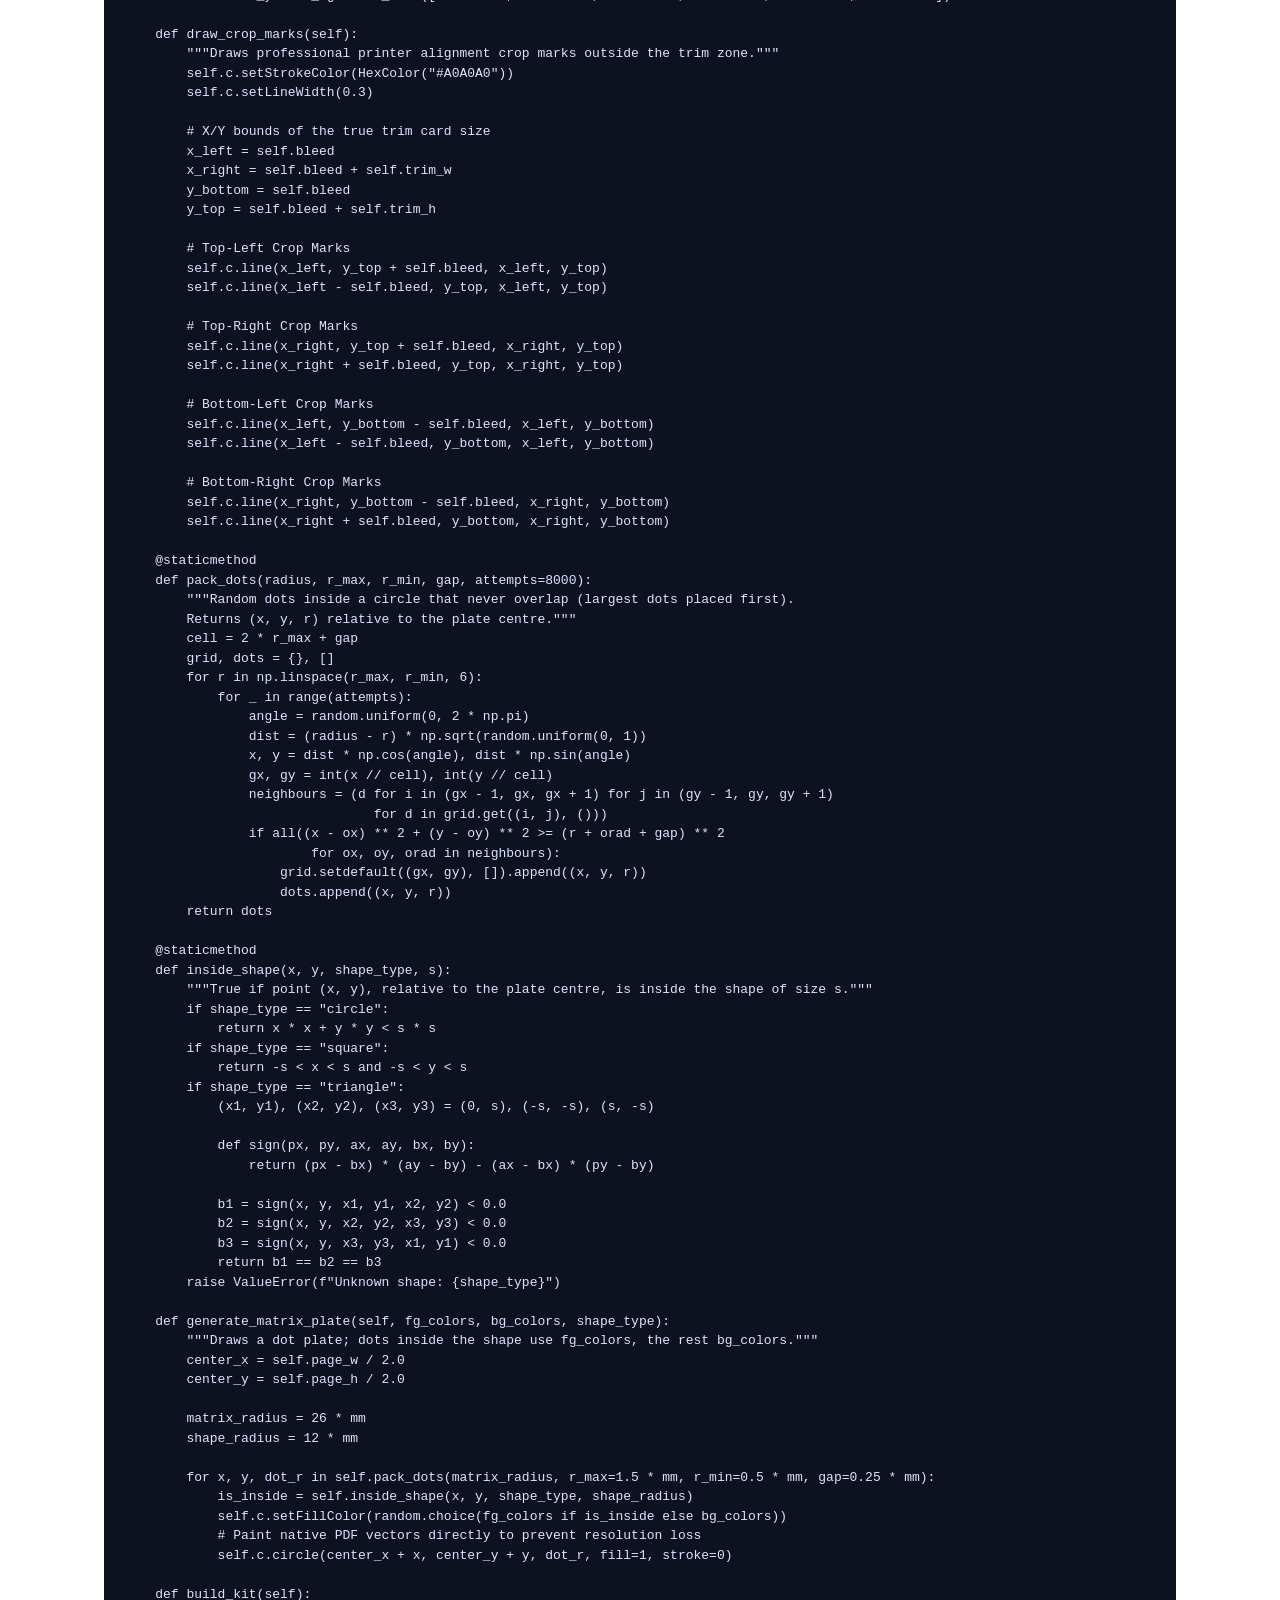
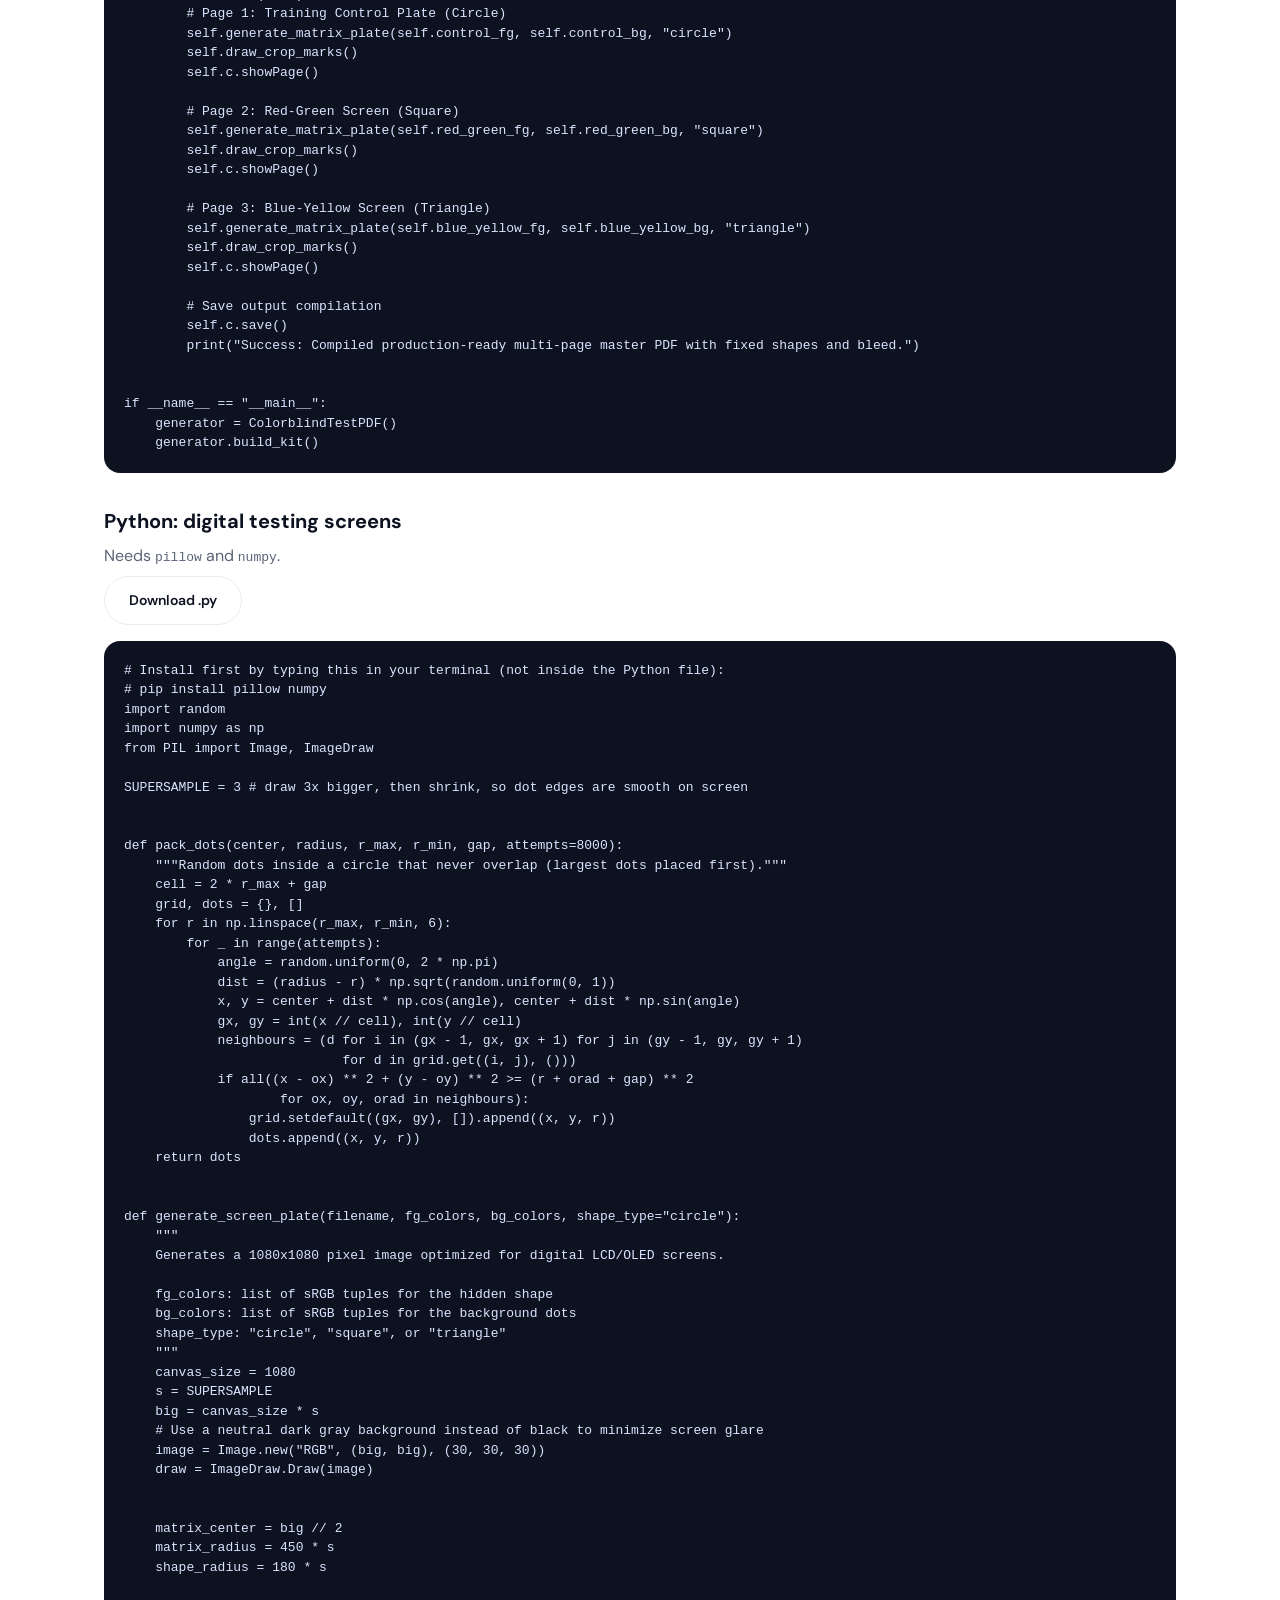
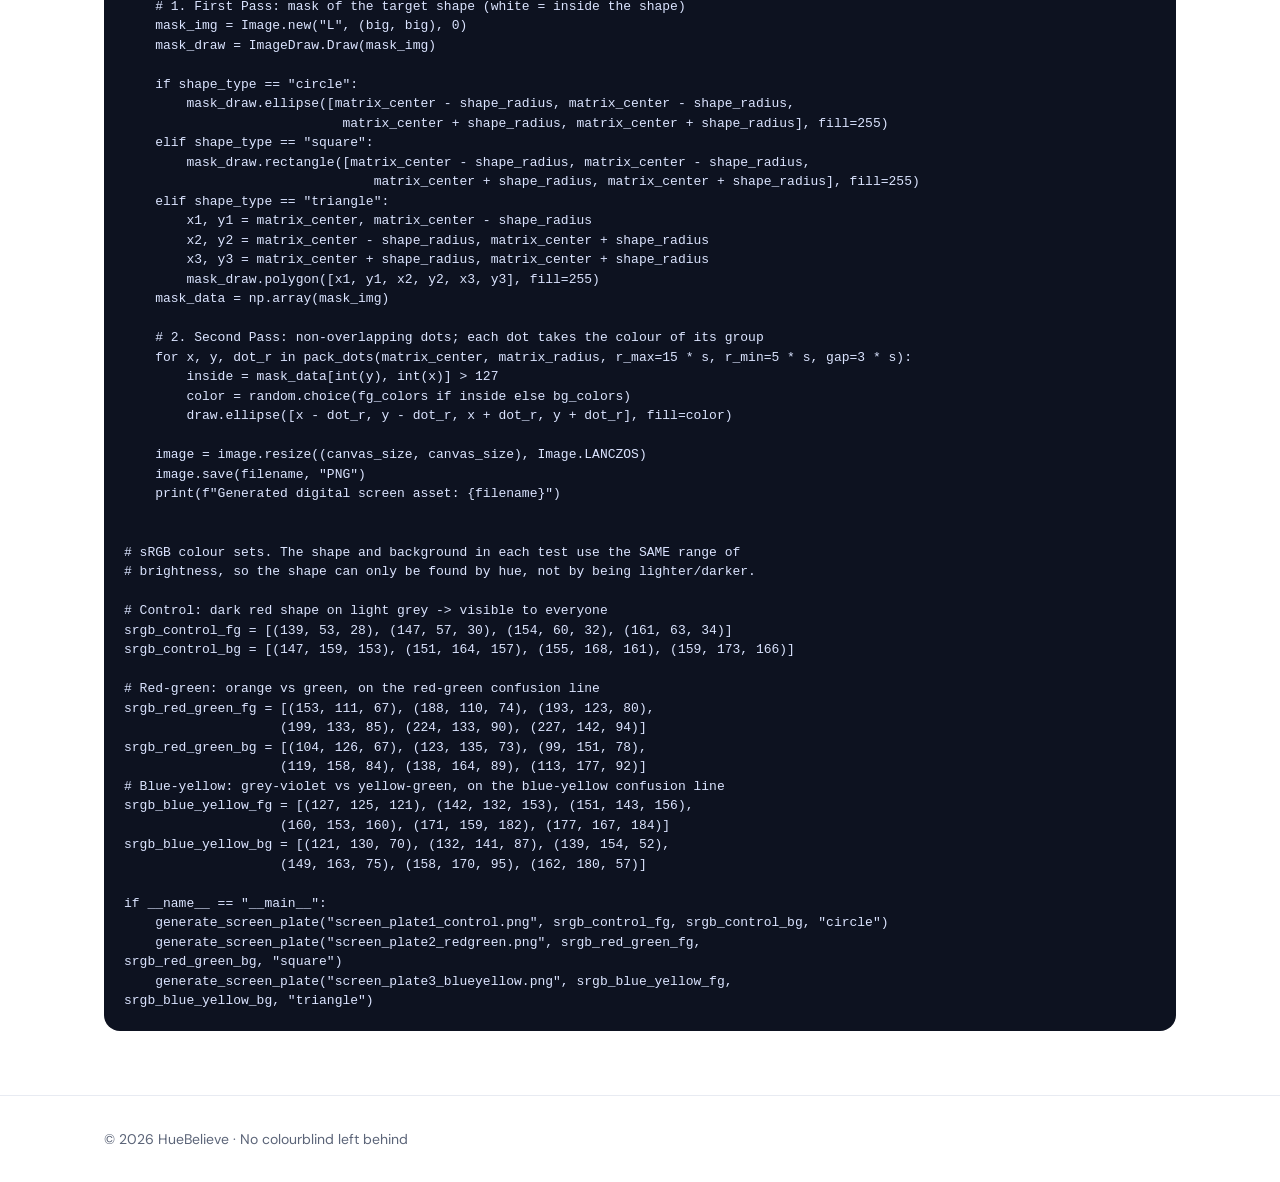
==== commit e1dba5e6: "Align HueTest in Action video and photo in one row Co-Authored-By: Claude Sonnet 5.5 <noreply@anthro" ====
--- a/huetest.html
+++ b/huetest.html
@@ -1,9 +1,14 @@
 <!doctype html><html lang="en"><head><meta charset="utf-8"><meta name="viewport" content="width=device-width,initial-scale=1">
 <title>HueTest</title><link rel="preconnect" href="https://fonts.googleapis.com"><link href="https://fonts.googleapis.com/css2?family=DM+Sans:wght@400;500;700&display=swap" rel="stylesheet"><link rel="stylesheet" href="styles.css"></head><body>
 <nav><div class="wrap"><a class="logo" href="./"><img src="images/logo.png" alt="HueBelieve" height="40"></a>
-<div class="links"><a href="./" class="">Home</a><a href="huetest" class="on">HueTest</a><a href="hueview" class="">HueView</a><a href="founders" class="">Founder</a><a href="./#about" class="">About</a></div><a class="btn primary" href="#" data-contact>Say hi</a></div></nav>
+<div class="links"><a href="./" class="">Home</a><a href="huetest" class="on">HueTest</a><a href="hueview" class="">HueView</a><a href="founder" class="">Founder</a><a href="./#about" class="">About</a></div><a class="btn primary" href="#" data-contact>Say hi</a></div></nav>
 
 <header class="wrap pagehead"><h1>HueTest</h1><p>Physical cards and digital screens for testing colour vision, with field-testing results and all the code to make your own.</p><a class="btn buy" href="buy">Buy</a></header>
+<section><div class="wrap"><h2>HueTest in Action</h2>
+<div class="action-row">
+<figure><video controls playsinline preload="metadata" poster="images/huetest-video-poster.jpg"><source src="videos/huetest-in-action.mp4" type="video/mp4"></video></figure>
+<figure><img src="images/huetest-in-action.jpg" alt="HueTest being used with a group of schoolchildren at the Godkhali centre, West Bengal"></figure>
+</div></div></section>
 <section><div class="wrap"><h2>Results</h2><h3 style="margin-top:8px">Results Sheet</h3><p class="muted">The pre-screening log (School Kit V1) used by screeners: three plates, a yes/no for each, and a pass or referral outcome.</p>
 <table><tr><th>Plate</th><th>Purpose</th><th>Hidden shape</th><th>A "No" means</th></tr>
 <tr><td>1</td><td>Comprehension / control</td><td>Circle</td><td>Stop and re-explain the instructions</td></tr>
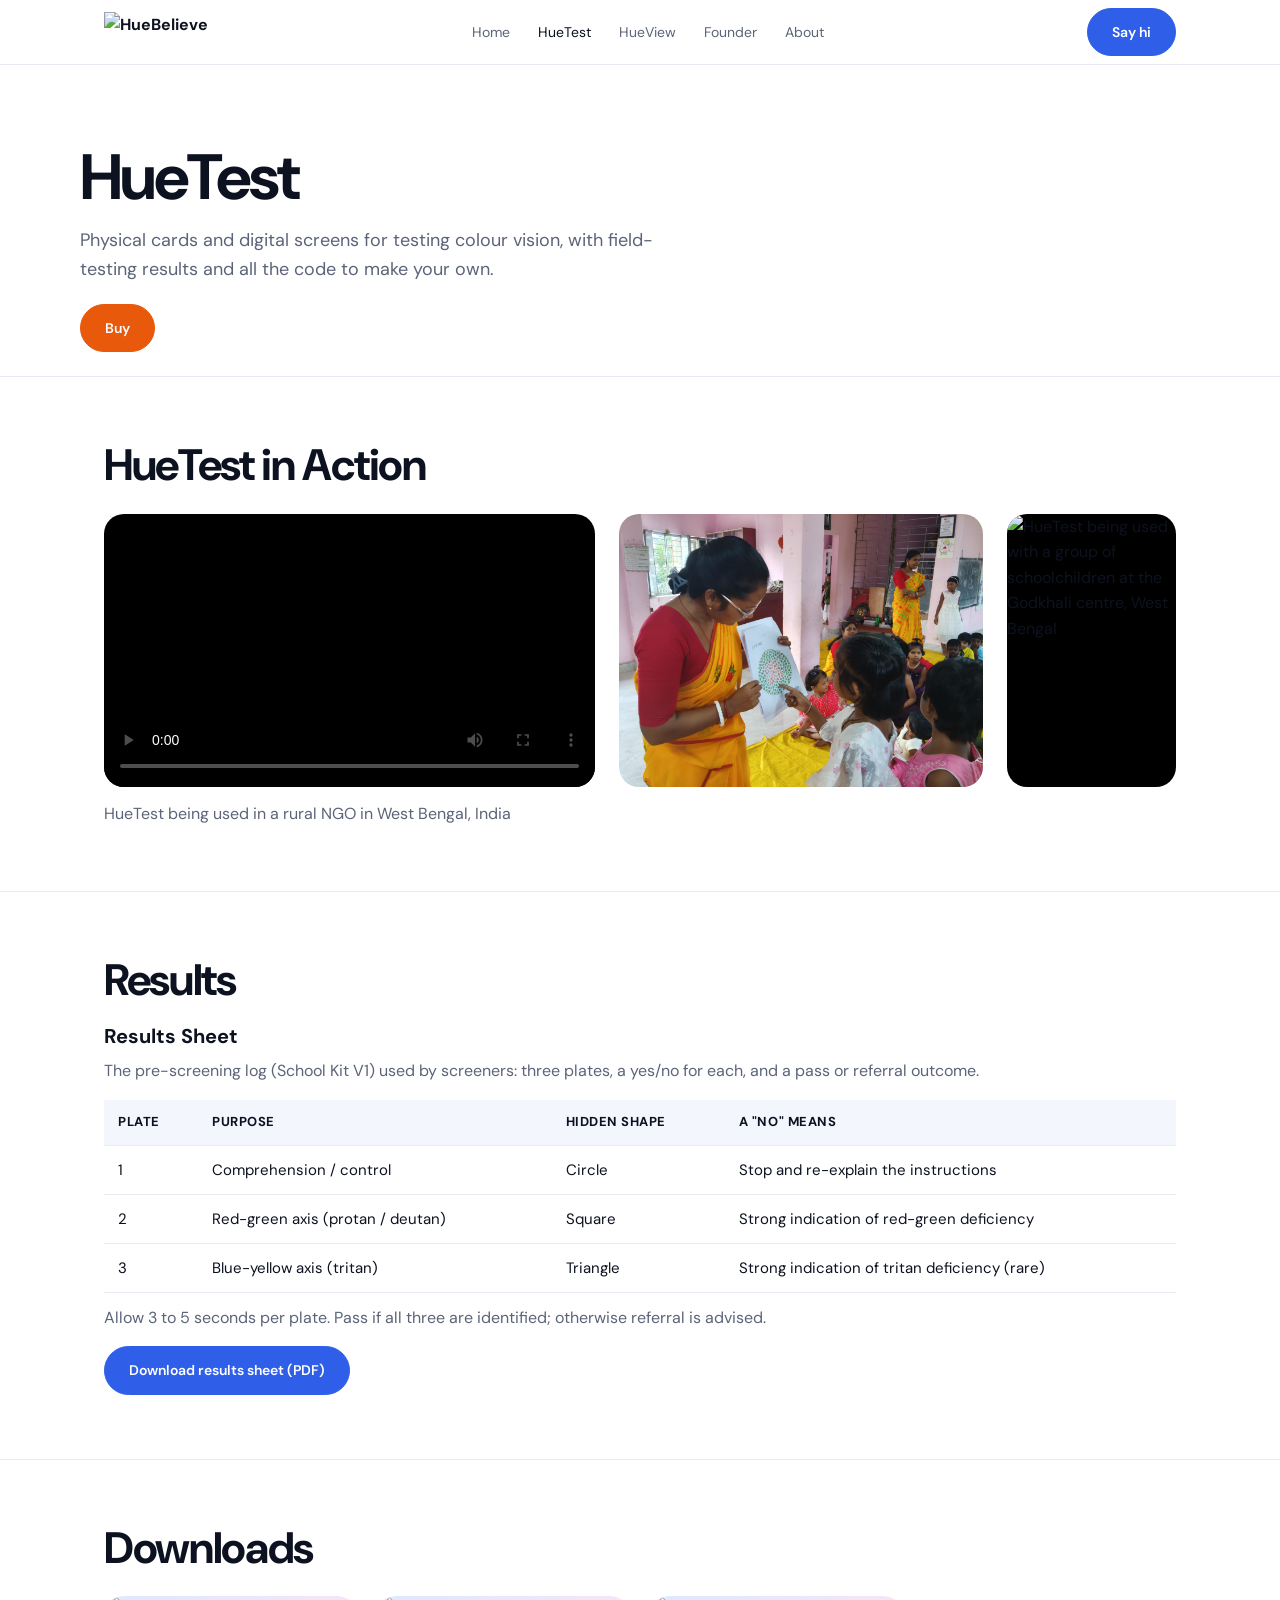
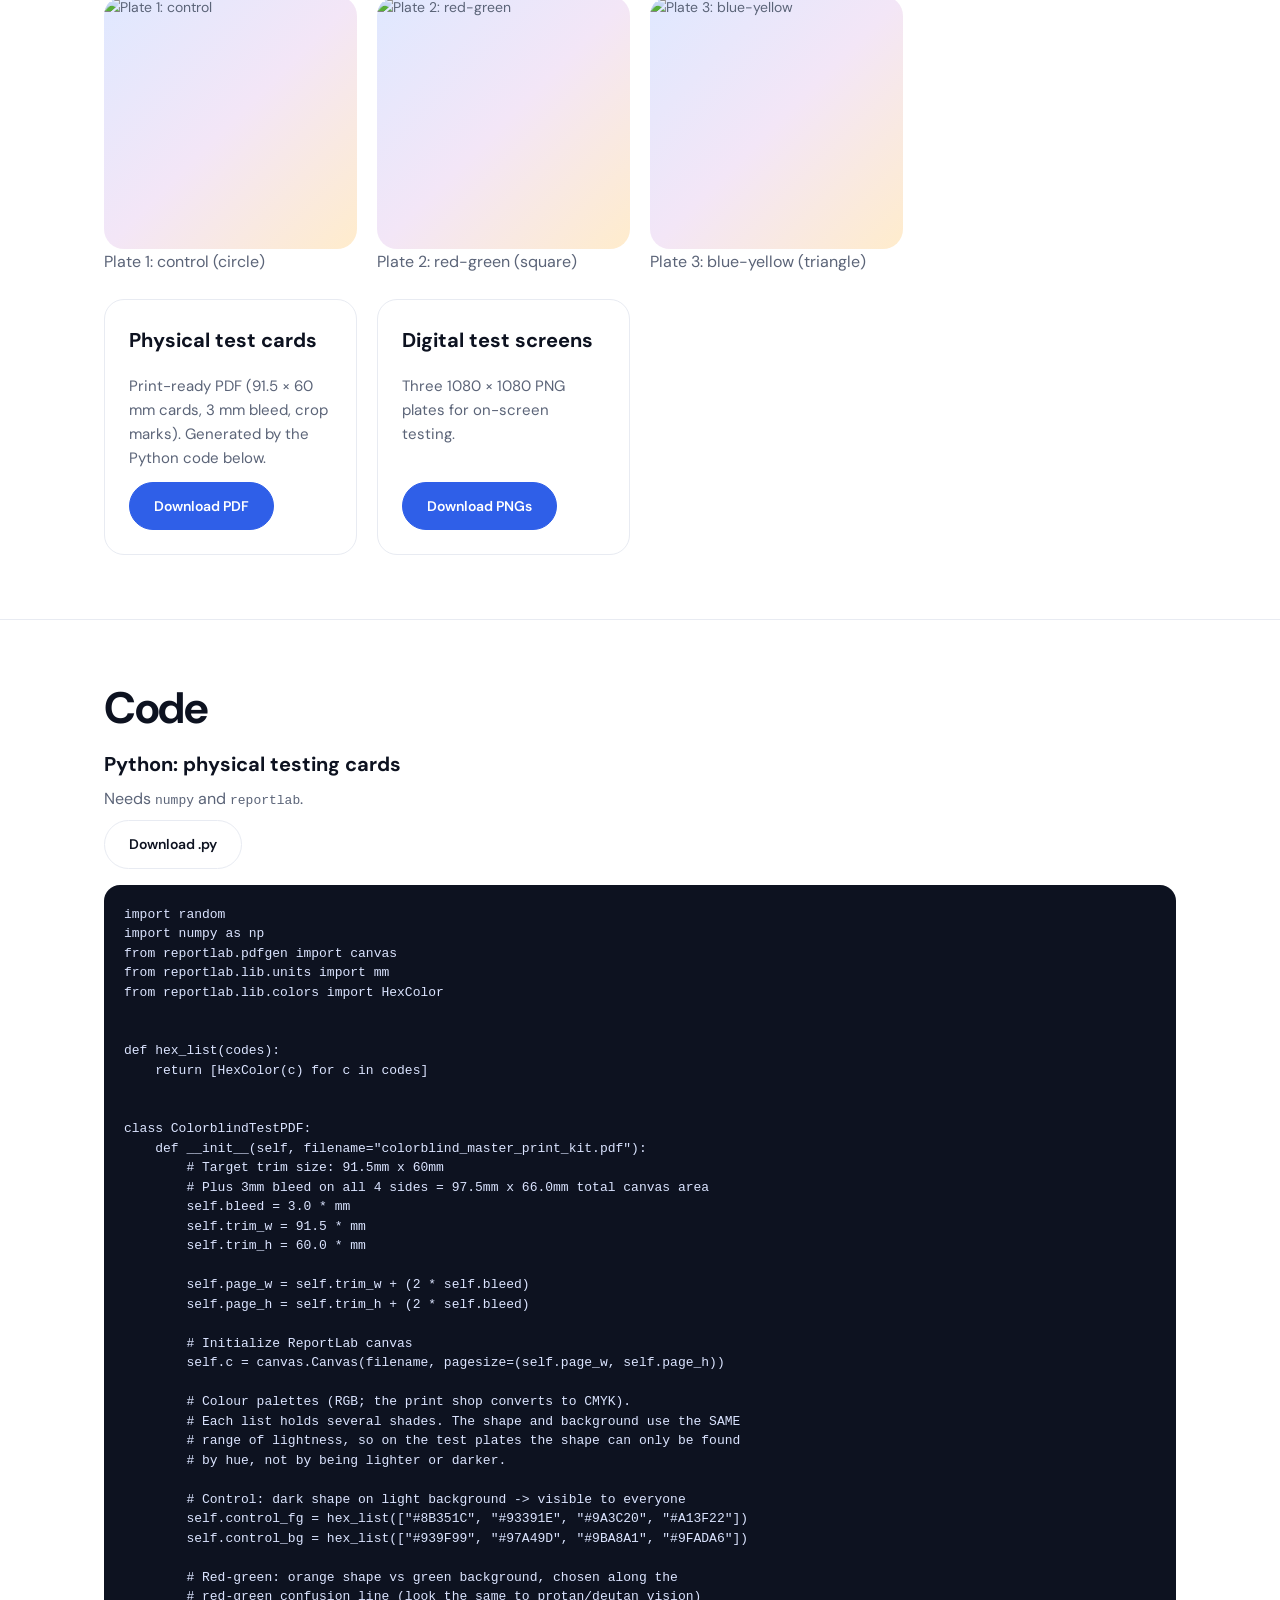
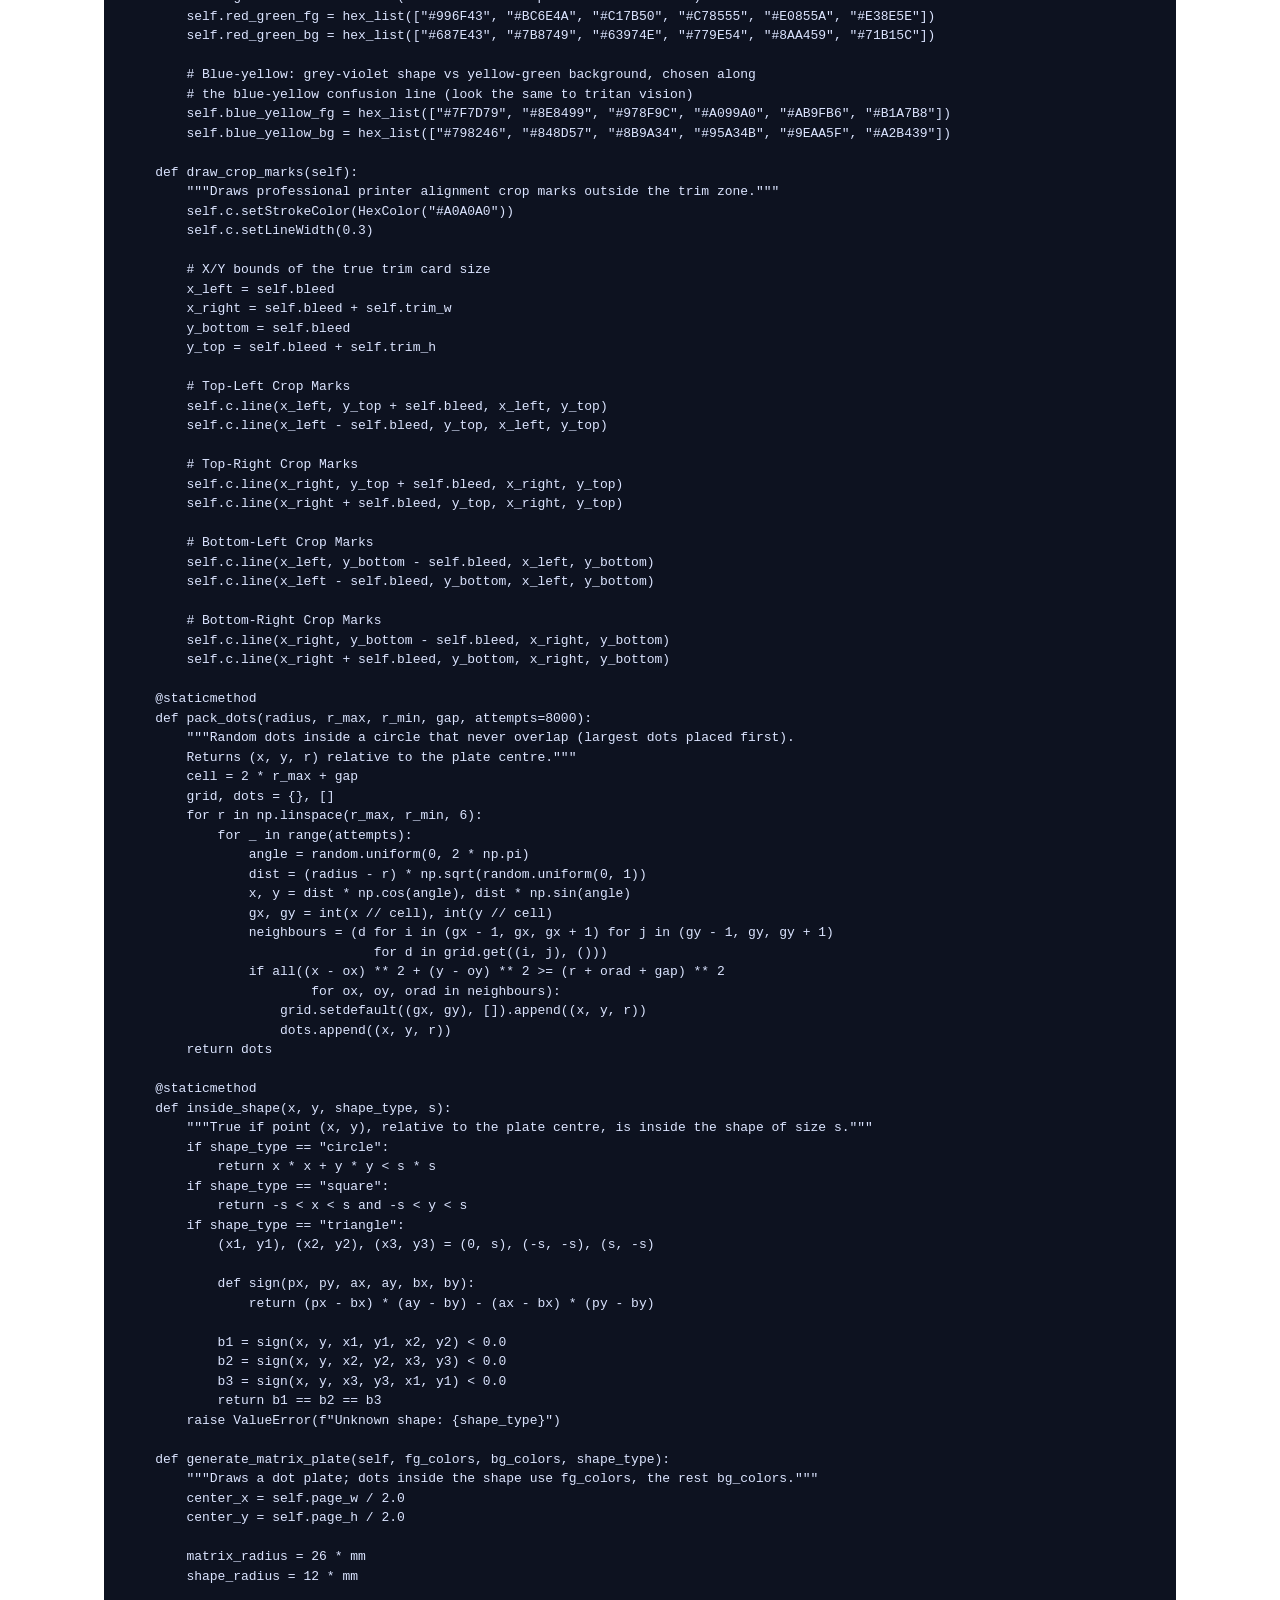
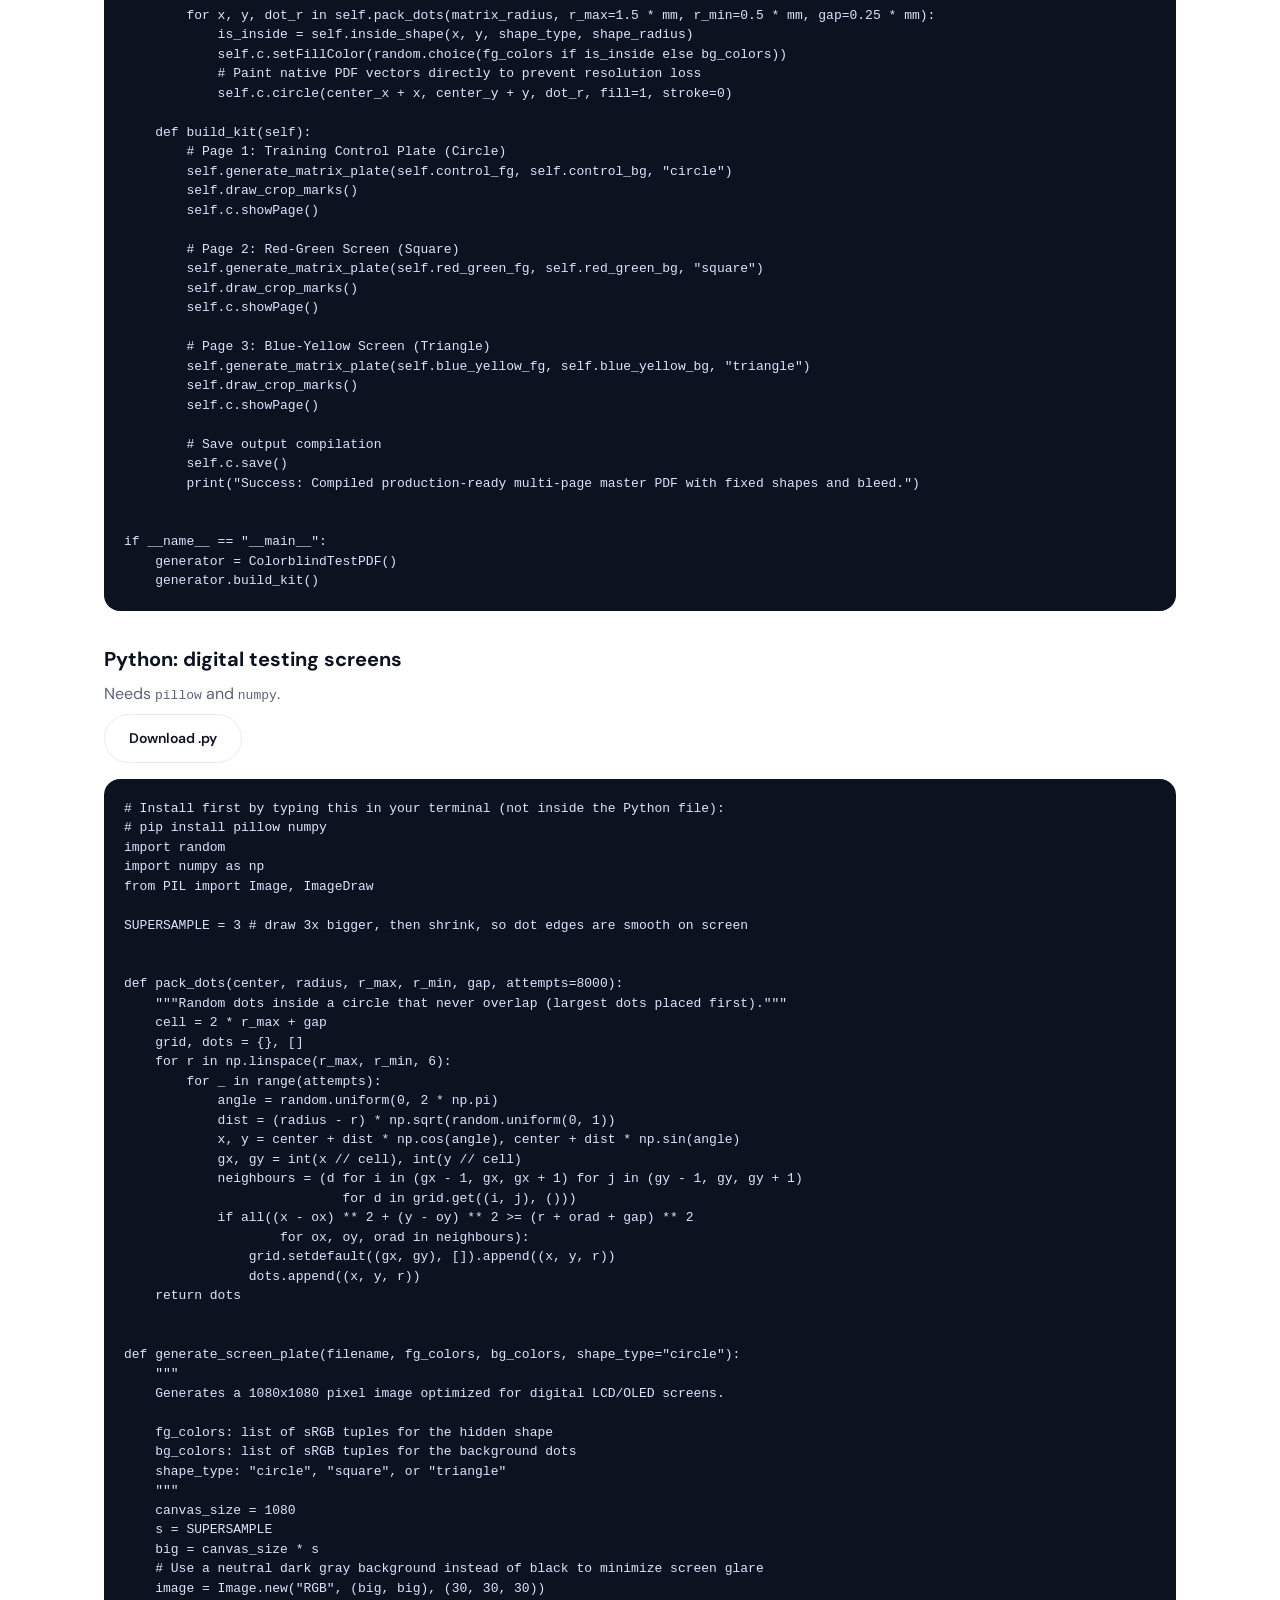
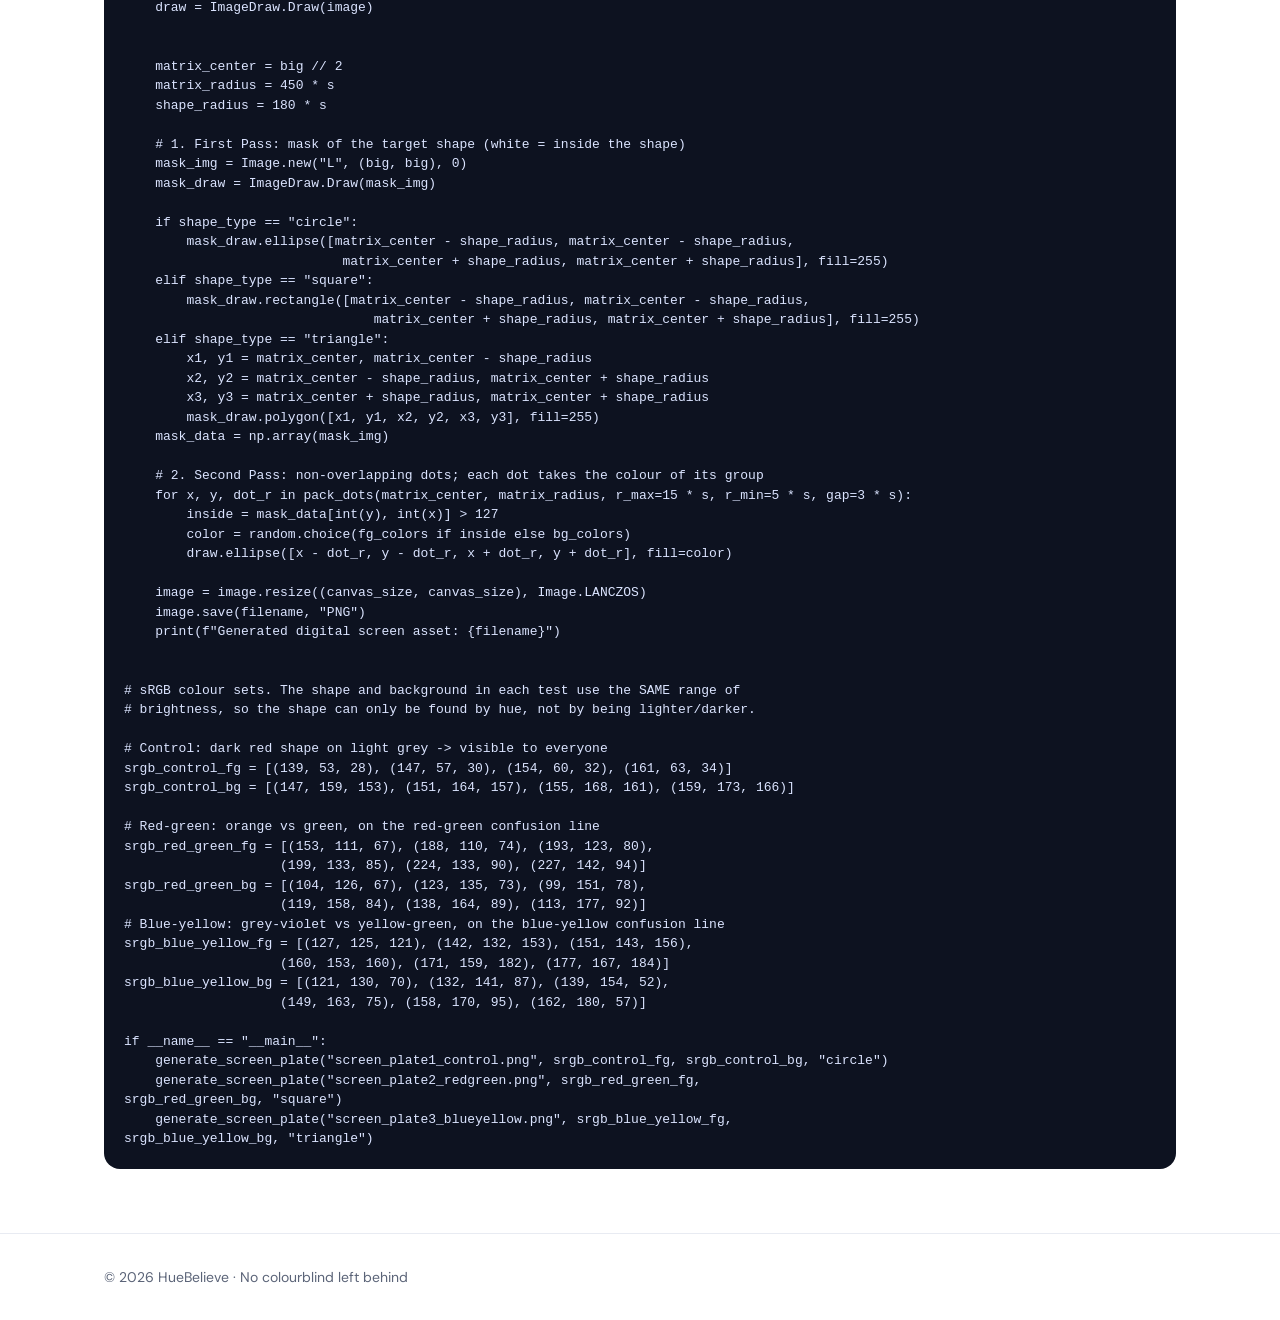
==== commit 3c4862b1: "Move group photo to HueTest page, align row, single caption Co-Authored-By: Claude Sonnet 5.5 <norep" ====
--- a/huetest.html
+++ b/huetest.html
@@ -5,10 +5,12 @@
 
 <header class="wrap pagehead"><h1>HueTest</h1><p>Physical cards and digital screens for testing colour vision, with field-testing results and all the code to make your own.</p><a class="btn buy" href="buy">Buy</a></header>
 <section><div class="wrap"><h2>HueTest in Action</h2>
-<div class="action-row">
+<div class="action-row tight">
 <figure><video controls playsinline preload="metadata" poster="images/huetest-video-poster.jpg"><source src="videos/huetest-in-action.mp4" type="video/mp4"></video></figure>
+<figure><img src="images/huetest-group.jpg" alt="HueTest being used in a rural NGO in West Bengal, India"></figure>
 <figure><img src="images/huetest-in-action.jpg" alt="HueTest being used with a group of schoolchildren at the Godkhali centre, West Bengal"></figure>
-</div></div></section>
+</div>
+<p class="muted" style="margin-top:14px">HueTest being used in a rural NGO in West Bengal, India</p></div></section>
 <section><div class="wrap"><h2>Results</h2><h3 style="margin-top:8px">Results Sheet</h3><p class="muted">The pre-screening log (School Kit V1) used by screeners: three plates, a yes/no for each, and a pass or referral outcome.</p>
 <table><tr><th>Plate</th><th>Purpose</th><th>Hidden shape</th><th>A "No" means</th></tr>
 <tr><td>1</td><td>Comprehension / control</td><td>Circle</td><td>Stop and re-explain the instructions</td></tr>
--- a/styles.css
+++ b/styles.css
@@ -109,3 +109,19 @@
 .notes a{color:var(--buy);font-weight:600;text-decoration:underline}
 .tile .cap .buy{margin-top:14px}
 .tile .cap .arrow{align-self:center}
+
+.action-row{display:flex;flex-wrap:wrap;gap:24px;align-items:flex-start;margin-top:24px}
+.action-row figure{margin:0}
+.action-row img,.action-row video{height:420px;width:auto;max-width:100%;border-radius:20px;display:block;object-fit:cover;background:#000}
+.action-row figcaption{margin-top:10px;max-width:560px}
+@media(max-width:700px){.action-row img,.action-row video{height:auto;width:100%}.action-row figure{width:100%}}
+.action-row.tight{flex-wrap:nowrap}
+.action-row.tight figure{min-width:0}
+.action-row.tight figure:nth-child(1){flex:1.793 1 0}
+.action-row.tight figure:nth-child(2){flex:1.333 1 0}
+.action-row.tight figure:nth-child(3){flex:.616 1 0}
+.action-row.tight img,.action-row.tight video{width:100%;height:auto}
+.action-row.tight figure:nth-child(1) video{aspect-ratio:832/464}
+.action-row.tight figure:nth-child(2) img{aspect-ratio:4/3}
+.action-row.tight figure:nth-child(3) img{aspect-ratio:580/941}
+@media(max-width:700px){.action-row.tight{flex-wrap:wrap}.action-row.tight figure{flex:1 1 100%!important}}
